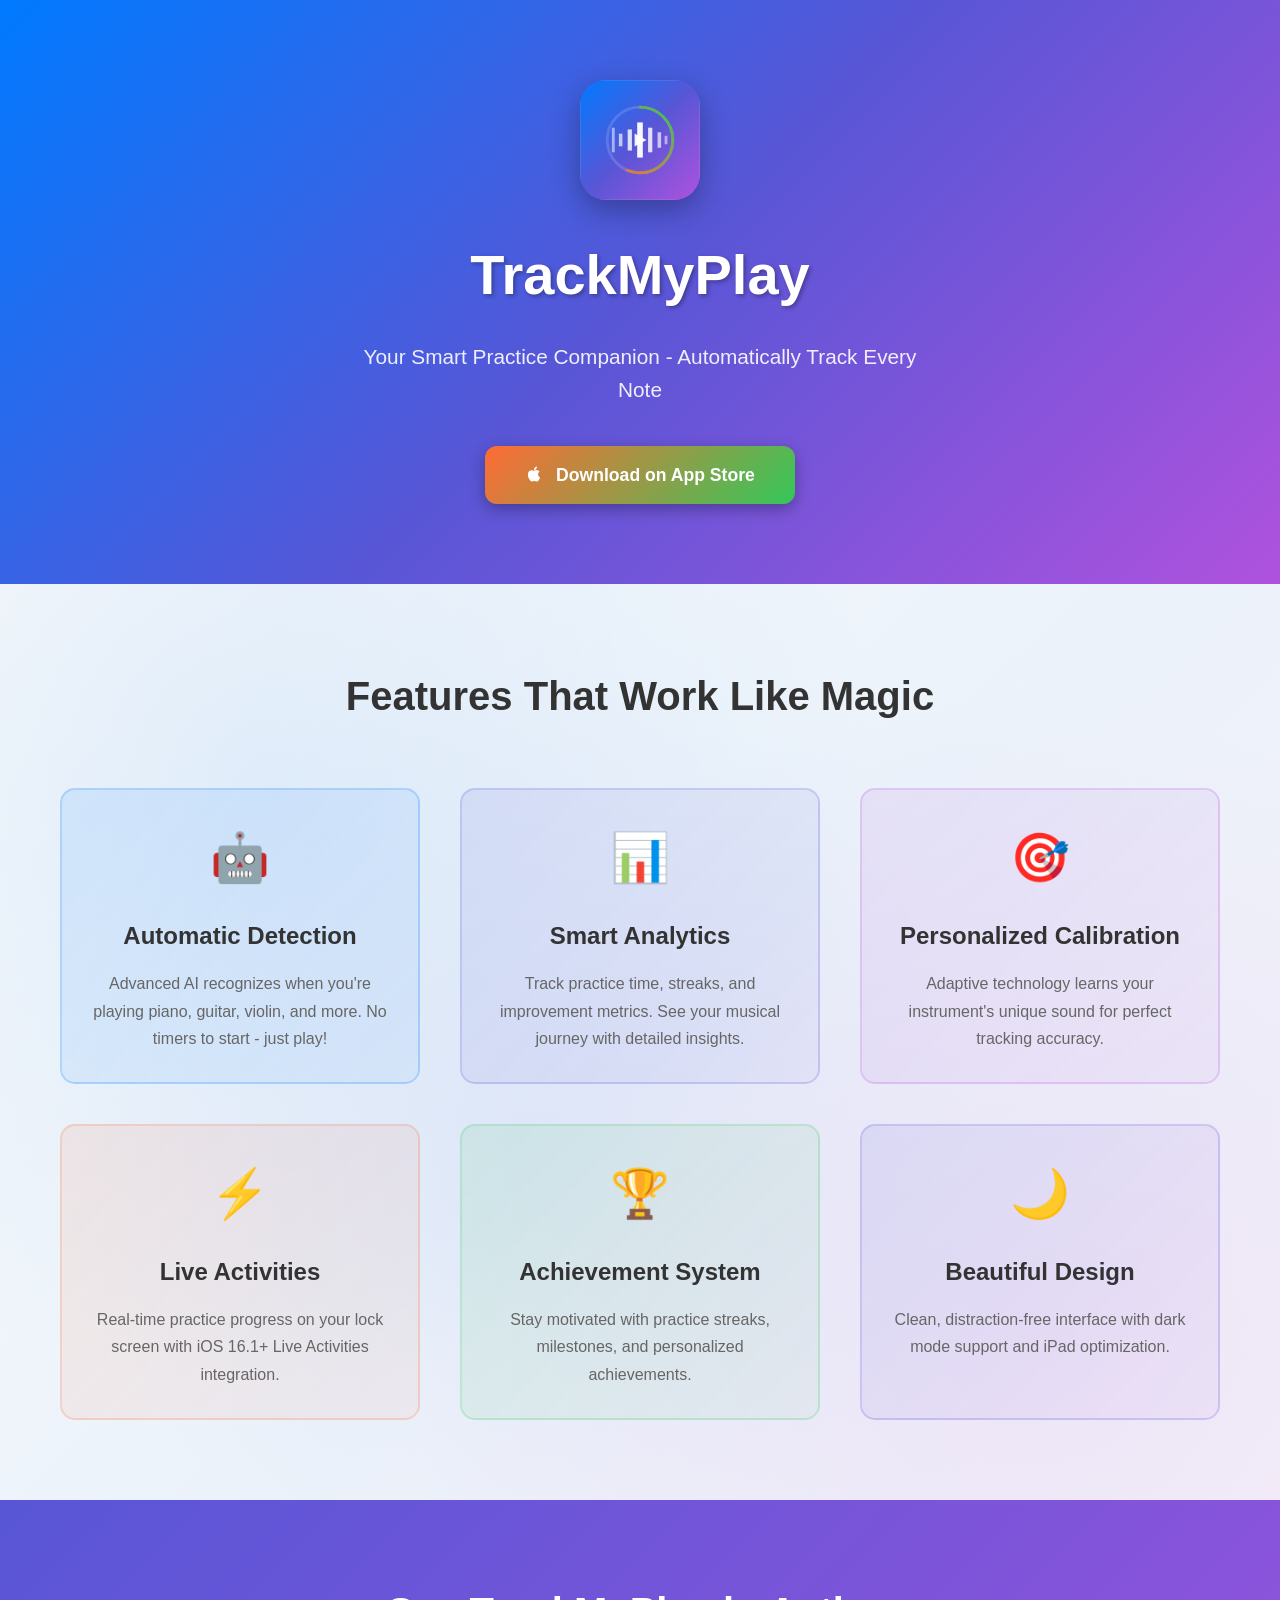
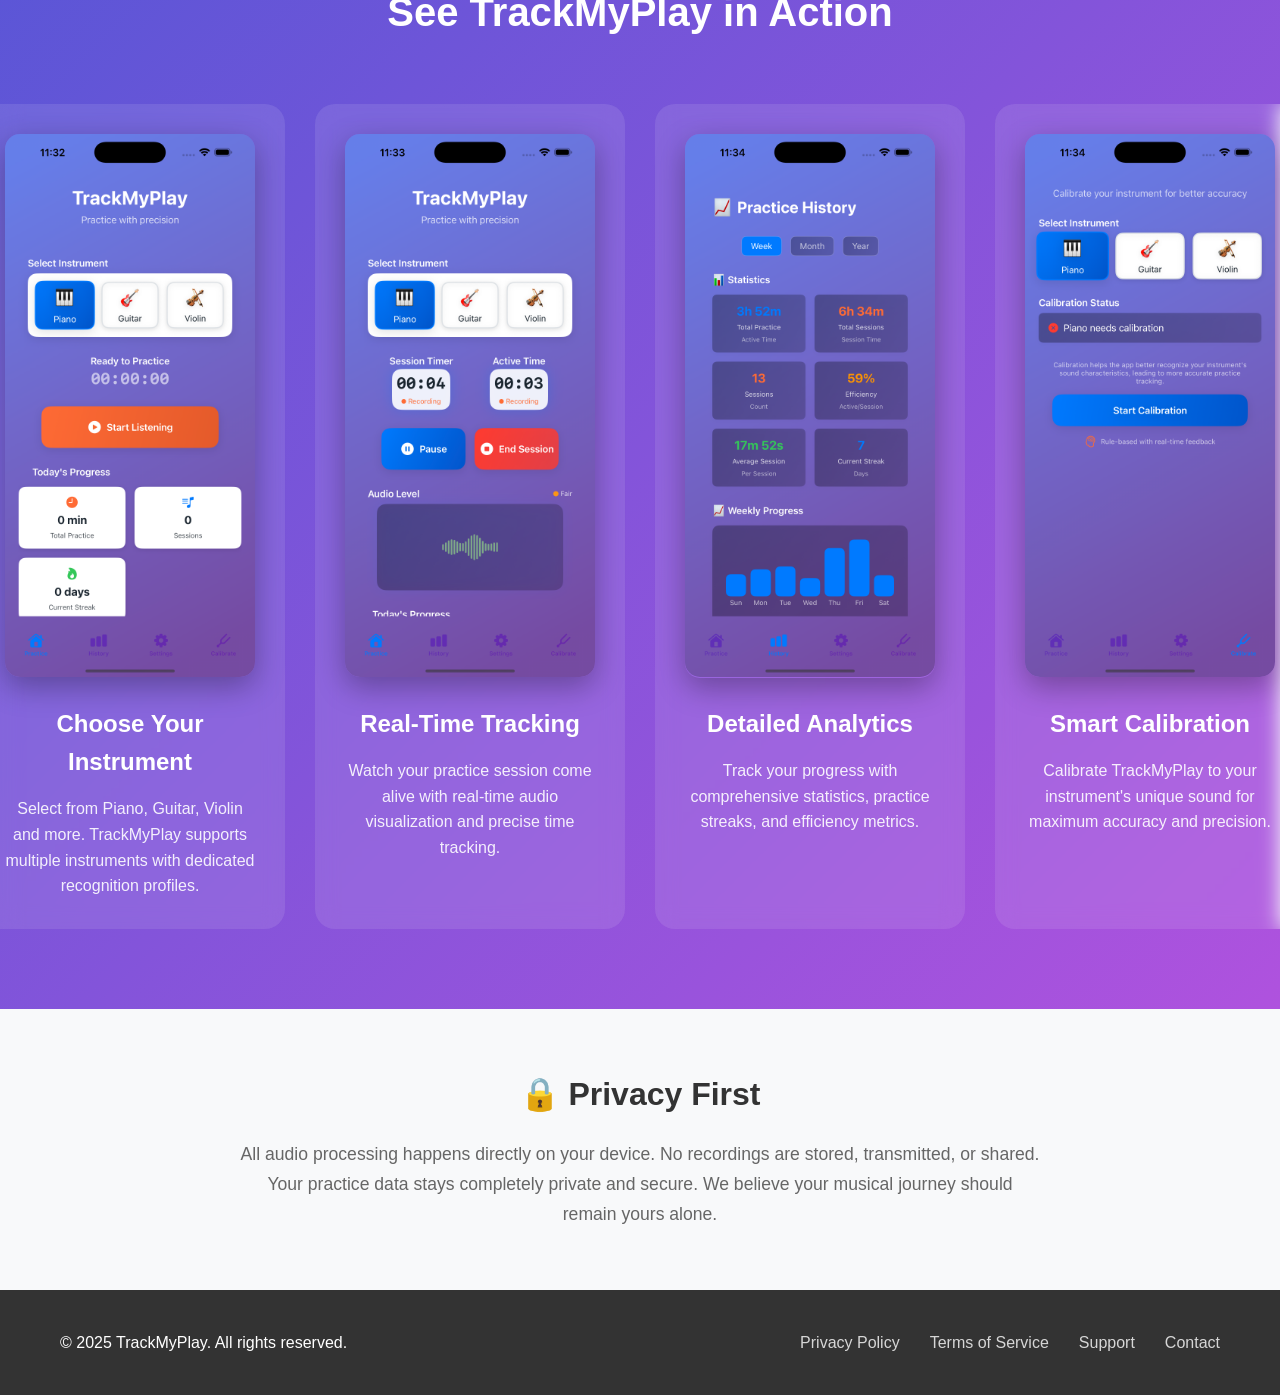
==== index.html @ cc19d691 "support website" ====
<!DOCTYPE html>
<html lang="en">
<head>
    <meta charset="UTF-8">
    <meta name="viewport" content="width=device-width, initial-scale=1.0">
    <title>TrackMyPlay - Smart Music Practice Tracker</title>
    <meta name="description" content="TrackMyPlay automatically tracks your music practice sessions using advanced AI. No timers needed - just play your instrument and let our smart technology handle the rest.">
    <meta name="keywords" content="music practice tracker, automatic practice tracking, music app, piano practice, guitar practice, violin practice, music education">
    
    <!-- Open Graph / Facebook -->
    <meta property="og:type" content="website">
    <meta property="og:url" content="https://yourusername.github.io/trackmyplay/">
    <meta property="og:title" content="TrackMyPlay - Smart Music Practice Tracker">
    <meta property="og:description" content="Automatically track your music practice sessions with AI-powered instrument detection.">
    <meta property="og:image" content="https://yourusername.github.io/trackmyplay/app-icon.png">

    <!-- Twitter -->
    <meta property="twitter:card" content="summary_large_image">
    <meta property="twitter:url" content="https://yourusername.github.io/trackmyplay/">
    <meta property="twitter:title" content="TrackMyPlay - Smart Music Practice Tracker">
    <meta property="twitter:description" content="Automatically track your music practice sessions with AI-powered instrument detection.">
    <meta property="twitter:image" content="https://yourusername.github.io/trackmyplay/app-icon.png">

    <style>
        * {
            margin: 0;
            padding: 0;
            box-sizing: border-box;
        }

        body {
            font-family: -apple-system, BlinkMacSystemFont, 'Segoe UI', Roboto, Oxygen, Ubuntu, Cantarell, sans-serif;
            line-height: 1.6;
            color: #333;
            background: #f8f9fa;
            min-height: 100vh;
        }

        .container {
            max-width: 1200px;
            margin: 0 auto;
            padding: 0 20px;
        }

        .hero {
            background: linear-gradient(135deg, #007AFF 0%, #5856D6 50%, #AF52DE 100%);
            text-align: center;
            padding: 80px 0;
            color: white;
        }

        .hero h1 {
            font-size: 3.5rem;
            font-weight: 700;
            margin-bottom: 20px;
            text-shadow: 2px 2px 4px rgba(0,0,0,0.3);
        }

        .hero p {
            font-size: 1.3rem;
            margin-bottom: 40px;
            opacity: 0.9;
            max-width: 600px;
            margin-left: auto;
            margin-right: auto;
        }

        .app-icon {
            width: 120px;
            height: 120px;
            border-radius: 26px;
            margin: 0 auto 30px;
            background: url('icons/icon.svg') center center;
            background-size: contain;
            box-shadow: 0 10px 30px rgba(0,0,0,0.3);
        }

        .download-button {
            display: inline-block;
            background: linear-gradient(135deg, #FF6B35 0%, #34C759 100%);
            color: white;
            padding: 15px 40px;
            border-radius: 12px;
            text-decoration: none;
            font-weight: 600;
            font-size: 1.1rem;
            transition: all 0.3s ease;
            box-shadow: 0 5px 15px rgba(0,0,0,0.3);
        }

        .download-button:hover {
            transform: translateY(-2px);
            box-shadow: 0 8px 25px rgba(0,0,0,0.4);
        }

        .features {
            background: linear-gradient(135deg, #f8f9fa 0%, rgba(0, 122, 255, 0.05) 50%, rgba(175, 82, 222, 0.05) 100%);
            padding: 80px 0;
            position: relative;
        }

        .features::before {
            content: '';
            position: absolute;
            top: 0;
            left: 0;
            right: 0;
            bottom: 0;
            background: radial-gradient(circle at 20% 20%, rgba(0, 122, 255, 0.08) 0%, transparent 50%),
                        radial-gradient(circle at 80% 80%, rgba(175, 82, 222, 0.08) 0%, transparent 50%),
                        radial-gradient(circle at 40% 60%, rgba(88, 86, 214, 0.05) 0%, transparent 50%);
            pointer-events: none;
        }

        .features h2 {
            text-align: center;
            font-size: 2.5rem;
            margin-bottom: 60px;
            color: #333;
            position: relative;
            z-index: 1;
        }

        .features-grid {
            display: grid;
            grid-template-columns: repeat(auto-fit, minmax(300px, 1fr));
            gap: 40px;
            position: relative;
            z-index: 1;
        }

        .feature {
            text-align: center;
            padding: 30px;
            border-radius: 15px;
            background: #f8f9fa;
            transition: all 0.3s ease;
            border: 2px solid transparent;
        }

        .feature:nth-child(1) {
            background: linear-gradient(135deg, rgba(0, 122, 255, 0.1), rgba(0, 122, 255, 0.05));
            border-color: rgba(0, 122, 255, 0.2);
        }

        .feature:nth-child(2) {
            background: linear-gradient(135deg, rgba(88, 86, 214, 0.1), rgba(88, 86, 214, 0.05));
            border-color: rgba(88, 86, 214, 0.2);
        }

        .feature:nth-child(3) {
            background: linear-gradient(135deg, rgba(175, 82, 222, 0.1), rgba(175, 82, 222, 0.05));
            border-color: rgba(175, 82, 222, 0.2);
        }

        .feature:nth-child(4) {
            background: linear-gradient(135deg, rgba(255, 107, 53, 0.1), rgba(255, 107, 53, 0.05));
            border-color: rgba(255, 107, 53, 0.2);
        }

        .feature:nth-child(5) {
            background: linear-gradient(135deg, rgba(52, 199, 89, 0.1), rgba(52, 199, 89, 0.05));
            border-color: rgba(52, 199, 89, 0.2);
        }

        .feature:nth-child(6) {
            background: linear-gradient(135deg, rgba(88, 86, 214, 0.1), rgba(175, 82, 222, 0.05));
            border-color: rgba(88, 86, 214, 0.2);
        }

        .feature:hover {
            transform: translateY(-5px);
            box-shadow: 0 10px 30px rgba(0,0,0,0.1);
        }

        .feature:nth-child(1):hover { border-color: #007AFF; }
        .feature:nth-child(2):hover { border-color: #5856D6; }
        .feature:nth-child(3):hover { border-color: #AF52DE; }
        .feature:nth-child(4):hover { border-color: #FF6B35; }
        .feature:nth-child(5):hover { border-color: #34C759; }
        .feature:nth-child(6):hover { border-color: #5856D6; }

        .feature-icon {
            font-size: 3rem;
            margin-bottom: 20px;
        }

        .feature:nth-child(1) .feature-icon { color: #007AFF; }
        .feature:nth-child(2) .feature-icon { color: #5856D6; }
        .feature:nth-child(3) .feature-icon { color: #AF52DE; }
        .feature:nth-child(4) .feature-icon { color: #FF6B35; }
        .feature:nth-child(5) .feature-icon { color: #34C759; }
        .feature:nth-child(6) .feature-icon { color: #5856D6; }

        .feature h3 {
            font-size: 1.5rem;
            margin-bottom: 15px;
            color: #333;
        }

        .feature p {
            color: #666;
            line-height: 1.7;
        }

        .screenshots {
            background: linear-gradient(135deg, #5856D6 0%, #AF52DE 100%);
            padding: 80px 0;
            color: white;
        }

        .screenshots h2 {
            text-align: center;
            font-size: 2.5rem;
            margin-bottom: 60px;
            color: white;
        }

        .screenshots-grid {
            display: grid;
            grid-template-columns: repeat(auto-fit, minmax(280px, 1fr));
            justify-content: center;
            gap: 30px;
            max-width: 1200px;
            margin: 0 auto;
        }

        @media (min-width: 768px) {
            .screenshots-grid {
                grid-template-columns: repeat(2, 1fr);
                gap: 40px;
            }
        }

        @media (min-width: 1200px) {
            .screenshots-grid {
                grid-template-columns: repeat(4, 1fr);
                gap: 30px;
            }
        }

        .screenshot-item {
            text-align: center;
            background: rgba(255,255,255,0.1);
            padding: 30px;
            border-radius: 20px;
            backdrop-filter: blur(10px);
        }

        .screenshot-item img {
            max-width: 250px;
            height: auto;
            border-radius: 15px;
            box-shadow: 0 10px 30px rgba(0,0,0,0.3);
            margin-bottom: 20px;
        }

        .screenshot-item h3 {
            font-size: 1.5rem;
            margin-bottom: 15px;
            color: white;
        }

        .screenshot-item p {
            color: rgba(255,255,255,0.9);
            line-height: 1.6;
        }

        .privacy {
            background: #f8f9fa;
            padding: 60px 0;
            text-align: center;
        }

        .privacy h2 {
            font-size: 2rem;
            margin-bottom: 20px;
            color: #333;
        }

        .privacy p {
            font-size: 1.1rem;
            color: #666;
            max-width: 800px;
            margin: 0 auto;
            line-height: 1.7;
        }

        .footer {
            background: #333;
            color: white;
            padding: 40px 0;
            text-align: center;
        }

        .footer-content {
            display: flex;
            justify-content: space-between;
            align-items: center;
            flex-wrap: wrap;
            gap: 20px;
        }

        .footer-links {
            display: flex;
            gap: 30px;
            flex-wrap: wrap;
        }

        .footer-links a {
            color: white;
            text-decoration: none;
            opacity: 0.8;
            transition: opacity 0.3s ease;
        }

        .footer-links a:hover {
            opacity: 1;
        }

        @media (max-width: 768px) {
            .hero h1 {
                font-size: 2.5rem;
            }

            .hero p {
                font-size: 1.1rem;
            }

            .features-grid {
                grid-template-columns: 1fr;
            }

            .footer-content {
                flex-direction: column;
                text-align: center;
            }

        }
    </style>
</head>
<body>
    <div class="hero">
        <div class="container">
            <div class="app-icon"></div>
            <h1>TrackMyPlay</h1>
            <p>Your Smart Practice Companion - Automatically Track Every Note</p>
            <a href="https://apps.apple.com/app/trackmyplay/id6749202240" class="download-button">
                <svg width="18" height="18" viewBox="0 0 24 24" fill="currentColor" style="margin-right: 8px; vertical-align: -2px;">
                    <path d="M18.71 19.5c-.83 1.24-1.71 2.45-3.05 2.47-1.34.03-1.77-.79-3.29-.79-1.53 0-2 .77-3.27.82-1.31.05-2.3-1.32-3.14-2.53C4.25 17 2.94 12.45 4.7 9.39c.87-1.52 2.43-2.48 4.12-2.51 1.28-.02 2.5.87 3.29.87.78 0 2.26-1.07 3.81-.91.65.03 2.47.26 3.64 1.98-.09.06-2.17 1.28-2.15 3.81.03 3.02 2.65 4.03 2.68 4.04-.03.07-.42 1.44-1.38 2.83M13 3.5c.73-.83 1.94-1.46 2.94-1.5.13 1.17-.34 2.35-1.04 3.19-.69.85-1.83 1.51-2.95 1.42-.15-1.15.41-2.35 1.05-3.11z"/>
                </svg>
                Download on App Store
            </a>
        </div>
    </div>

    <div class="features">
        <div class="container">
            <h2>Features That Work Like Magic</h2>
            <div class="features-grid">
                <div class="feature">
                    <div class="feature-icon">🤖</div>
                    <h3>Automatic Detection</h3>
                    <p>Advanced AI recognizes when you're playing piano, guitar, violin, and more. No timers to start - just play!</p>
                </div>
                <div class="feature">
                    <div class="feature-icon">📊</div>
                    <h3>Smart Analytics</h3>
                    <p>Track practice time, streaks, and improvement metrics. See your musical journey with detailed insights.</p>
                </div>
                <div class="feature">
                    <div class="feature-icon">🎯</div>
                    <h3>Personalized Calibration</h3>
                    <p>Adaptive technology learns your instrument's unique sound for perfect tracking accuracy.</p>
                </div>
                <div class="feature">
                    <div class="feature-icon">⚡</div>
                    <h3>Live Activities</h3>
                    <p>Real-time practice progress on your lock screen with iOS 16.1+ Live Activities integration.</p>
                </div>
                <div class="feature">
                    <div class="feature-icon">🏆</div>
                    <h3>Achievement System</h3>
                    <p>Stay motivated with practice streaks, milestones, and personalized achievements.</p>
                </div>
                <div class="feature">
                    <div class="feature-icon">🌙</div>
                    <h3>Beautiful Design</h3>
                    <p>Clean, distraction-free interface with dark mode support and iPad optimization.</p>
                </div>
            </div>
        </div>
    </div>

    <div class="screenshots">
        <div class="container">
            <h2>See TrackMyPlay in Action</h2>
            <div class="screenshots-grid">
                <div class="screenshot-item">
                    <img src="iphone/iPhone - 1.png" alt="TrackMyPlay main screen showing instrument selection">
                    <h3>Choose Your Instrument</h3>
                    <p>Select from Piano, Guitar, Violin and more. TrackMyPlay supports multiple instruments with dedicated recognition profiles.</p>
                </div>
                <div class="screenshot-item">
                    <img src="iphone/iPhone - 2.png" alt="Live practice tracking with audio waveform">
                    <h3>Real-Time Tracking</h3>
                    <p>Watch your practice session come alive with real-time audio visualization and precise time tracking.</p>
                </div>
                <div class="screenshot-item">
                    <img src="iphone/iPhone - 3.png" alt="Detailed practice statistics and analytics">
                    <h3>Detailed Analytics</h3>
                    <p>Track your progress with comprehensive statistics, practice streaks, and efficiency metrics.</p>
                </div>
                <div class="screenshot-item">
                    <img src="iphone/iPhone - 5.png" alt="Instrument calibration settings">
                    <h3>Smart Calibration</h3>
                    <p>Calibrate TrackMyPlay to your instrument's unique sound for maximum accuracy and precision.</p>
                </div>
            </div>
        </div>
    </div>

    <div class="privacy">
        <div class="container">
            <h2>🔒 Privacy First</h2>
            <p>
                All audio processing happens directly on your device. No recordings are stored, transmitted, or shared. 
                Your practice data stays completely private and secure. We believe your musical journey should remain yours alone.
            </p>
        </div>
    </div>

    <div class="footer">
        <div class="container">
            <div class="footer-content">
                <div>
                    <p>&copy; 2025 TrackMyPlay. All rights reserved.</p>
                </div>
                <div class="footer-links">
                    <a href="privacy-policy.html">Privacy Policy</a>
                    <a href="terms-of-service.html">Terms of Service</a>
                    <a href="support.html">Support</a>
                    <a href="mailto:fretio0719@gmail.com">Contact</a>
                </div>
            </div>
        </div>
    </div>

    <!-- Structured Data for SEO -->
    <script type="application/ld+json">
    {
        "@context": "https://schema.org",
        "@type": "MobileApplication",
        "name": "TrackMyPlay",
        "operatingSystem": "iOS",
        "applicationCategory": "MusicApplication",
        "description": "Smart music practice tracker that automatically detects instrument playing using AI technology.",
        "offers": {
            "@type": "Offer",
            "price": "0",
            "priceCurrency": "USD"
        },
        "aggregateRating": {
            "@type": "AggregateRating",
            "ratingValue": "4.8",
            "ratingCount": "127"
        }
    }
    </script>
</body>
</html>
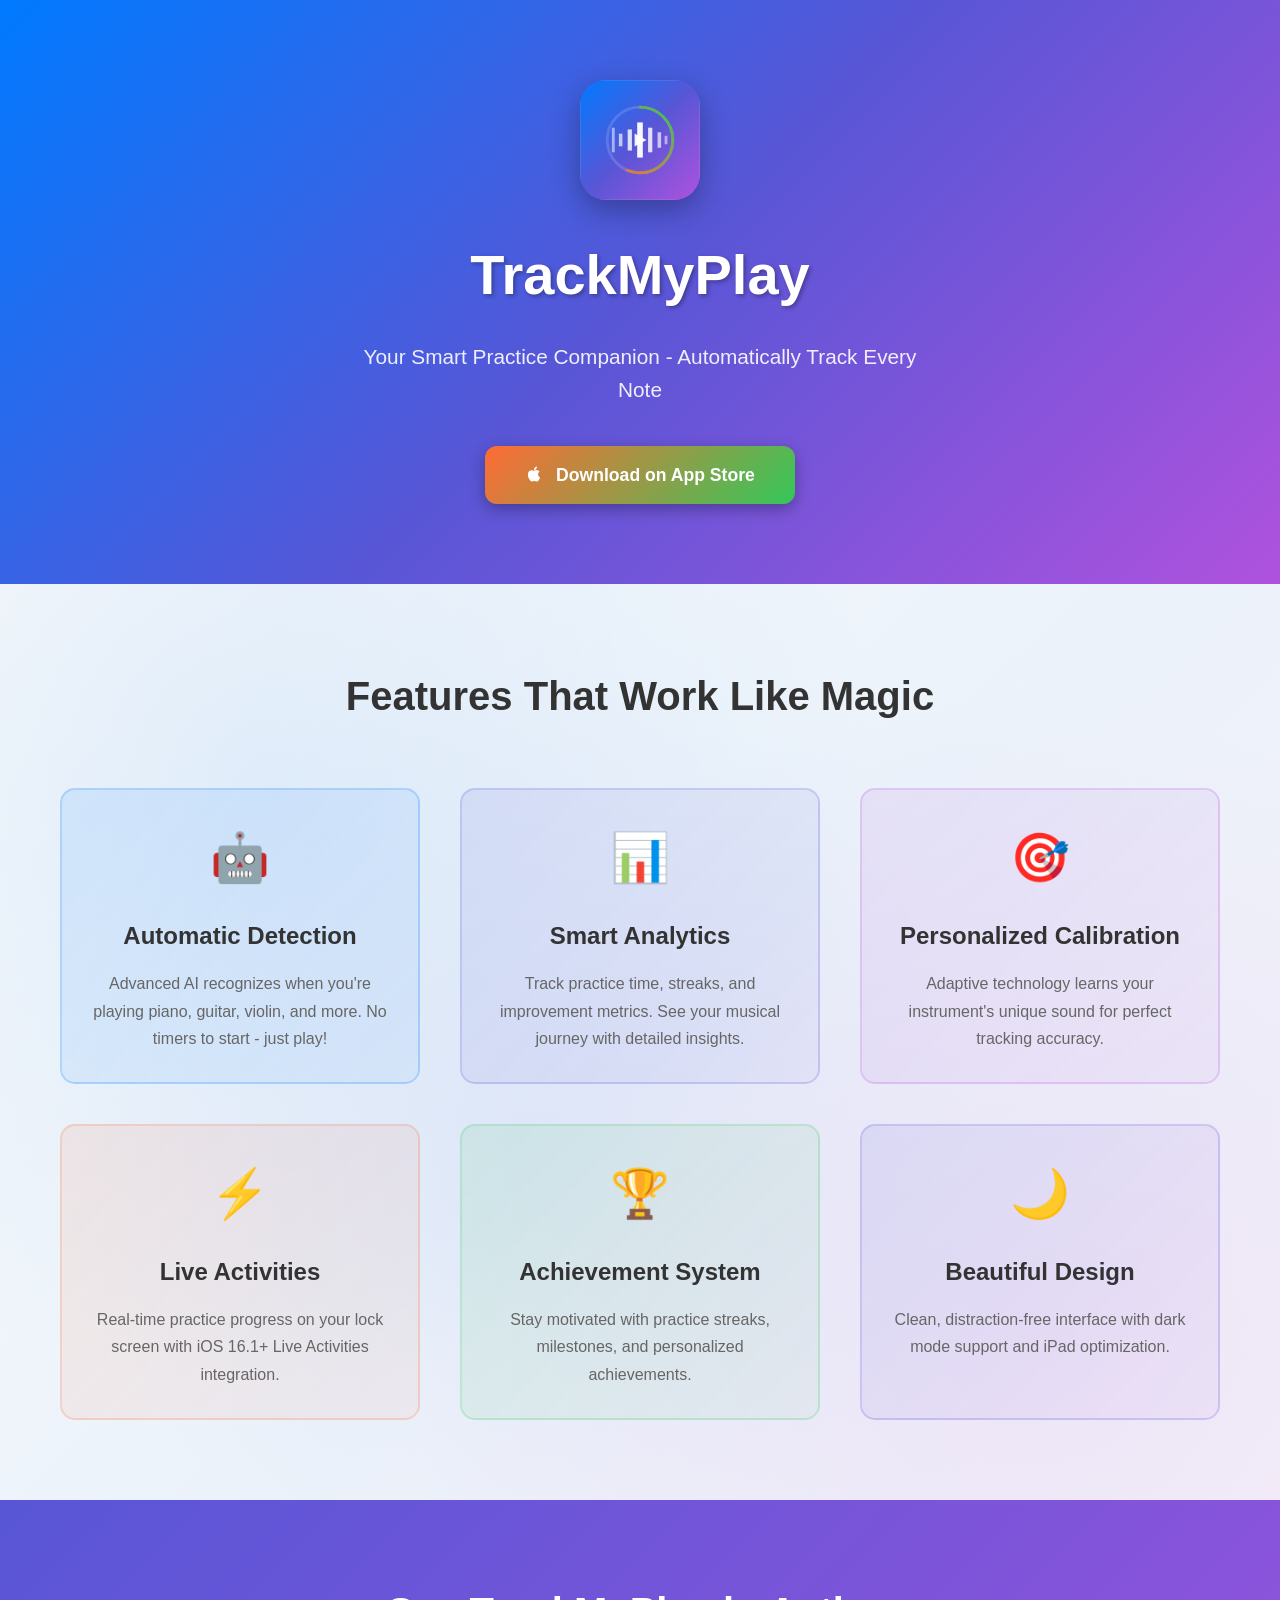
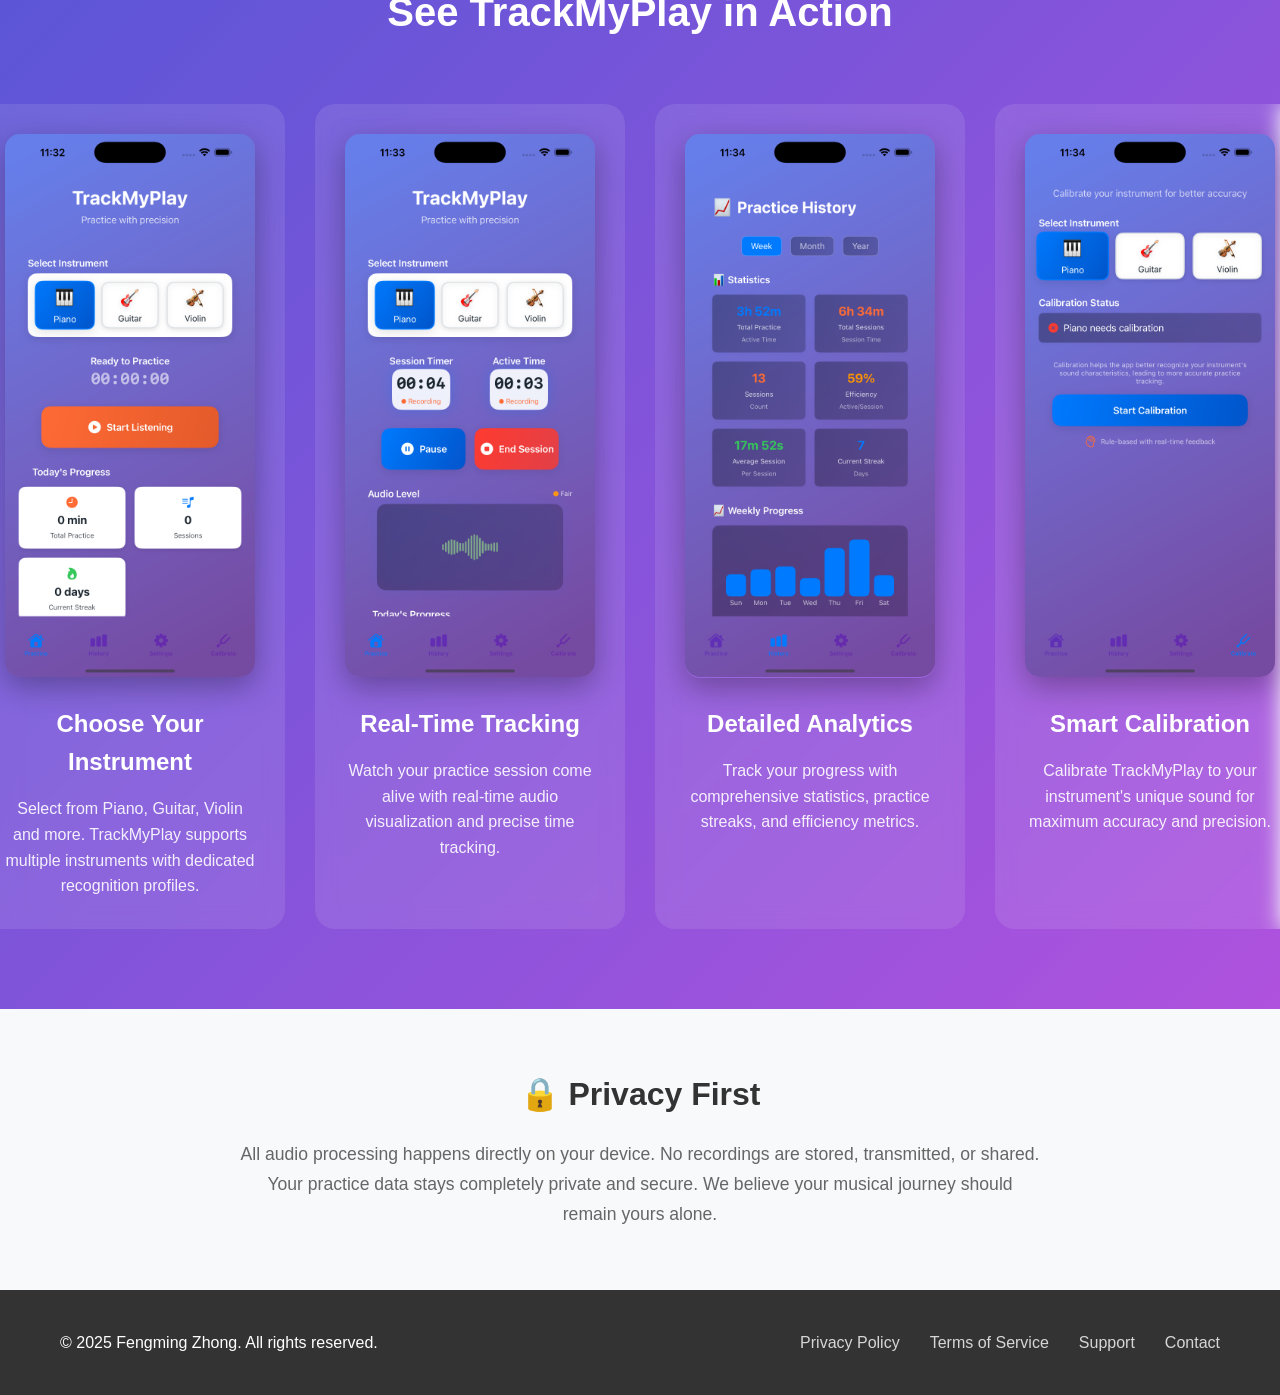
==== commit 9f337482: "update copyright" ====
--- a/index.html
+++ b/index.html
@@ -434,7 +434,7 @@
         <div class="container">
             <div class="footer-content">
                 <div>
-                    <p>&copy; 2025 TrackMyPlay. All rights reserved.</p>
+                    <p>&copy; 2025 Fengming Zhong. All rights reserved.</p>
                 </div>
                 <div class="footer-links">
                     <a href="privacy-policy.html">Privacy Policy</a>
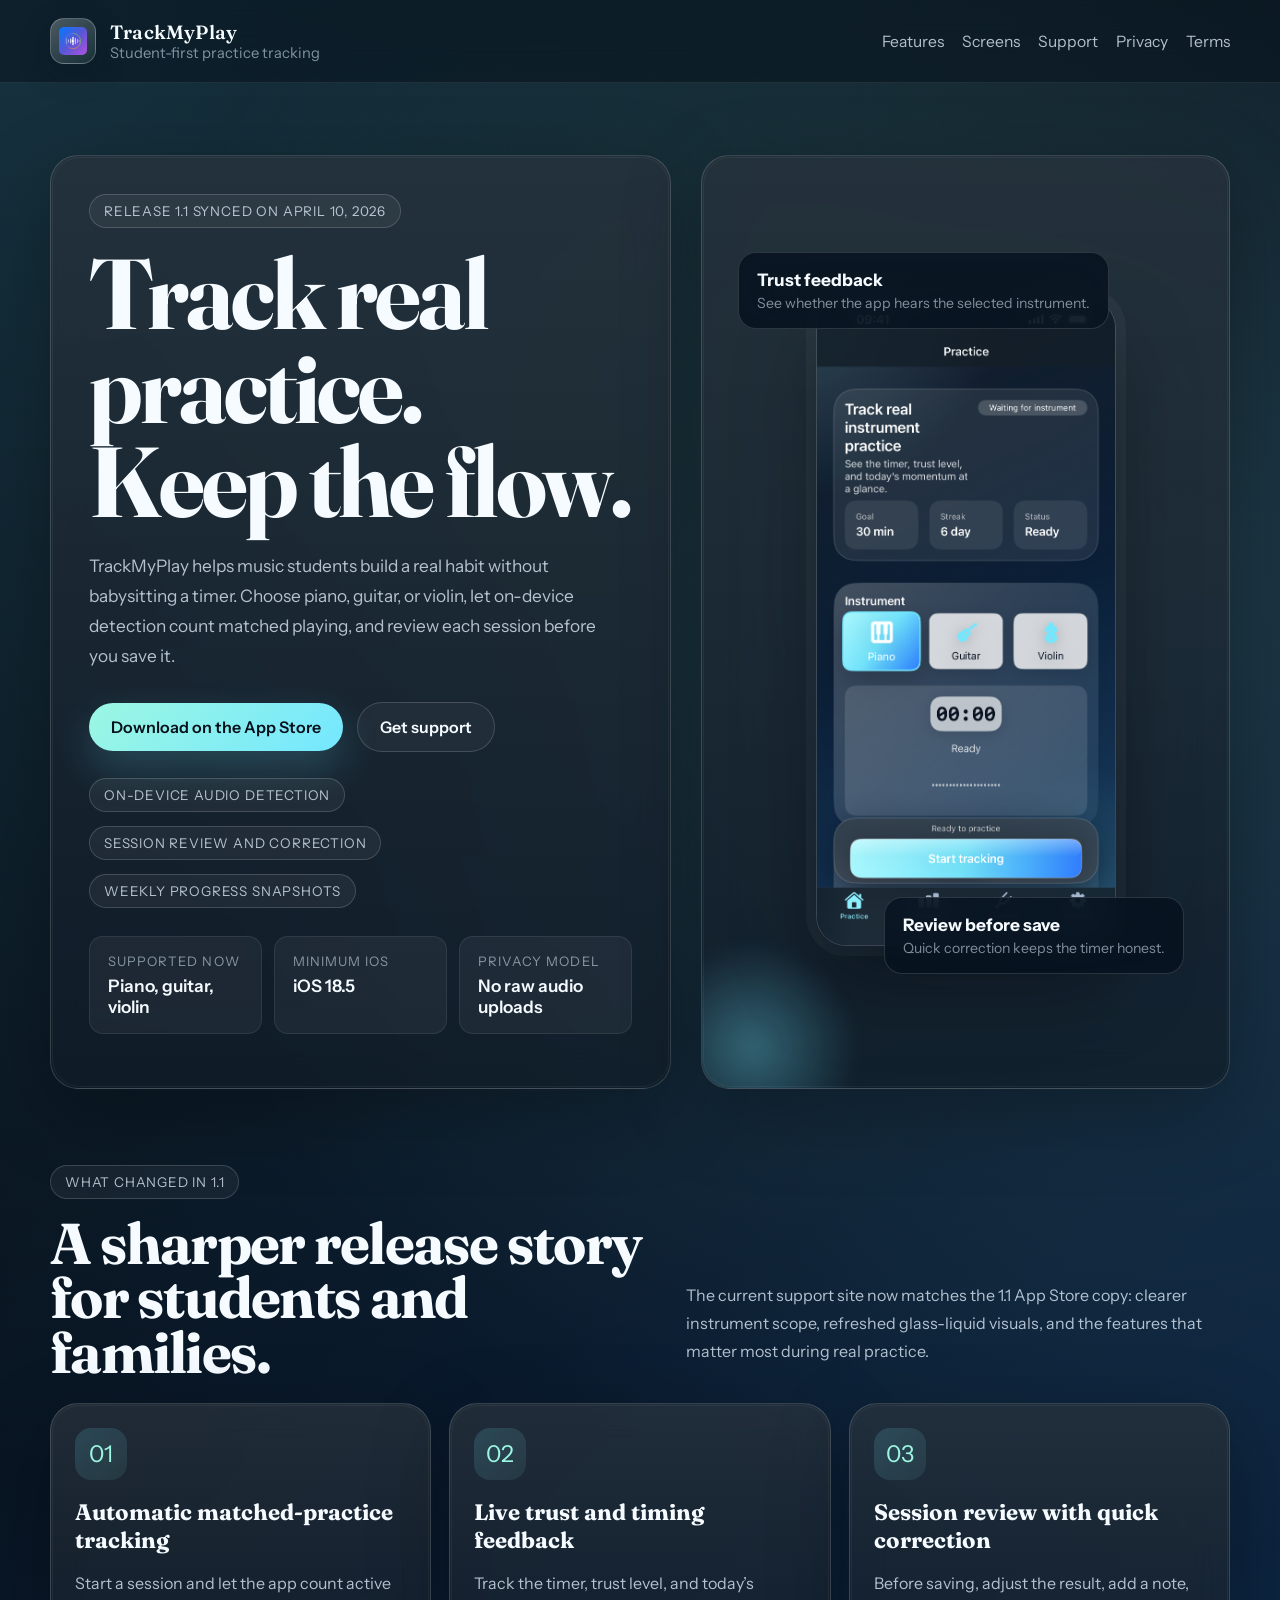
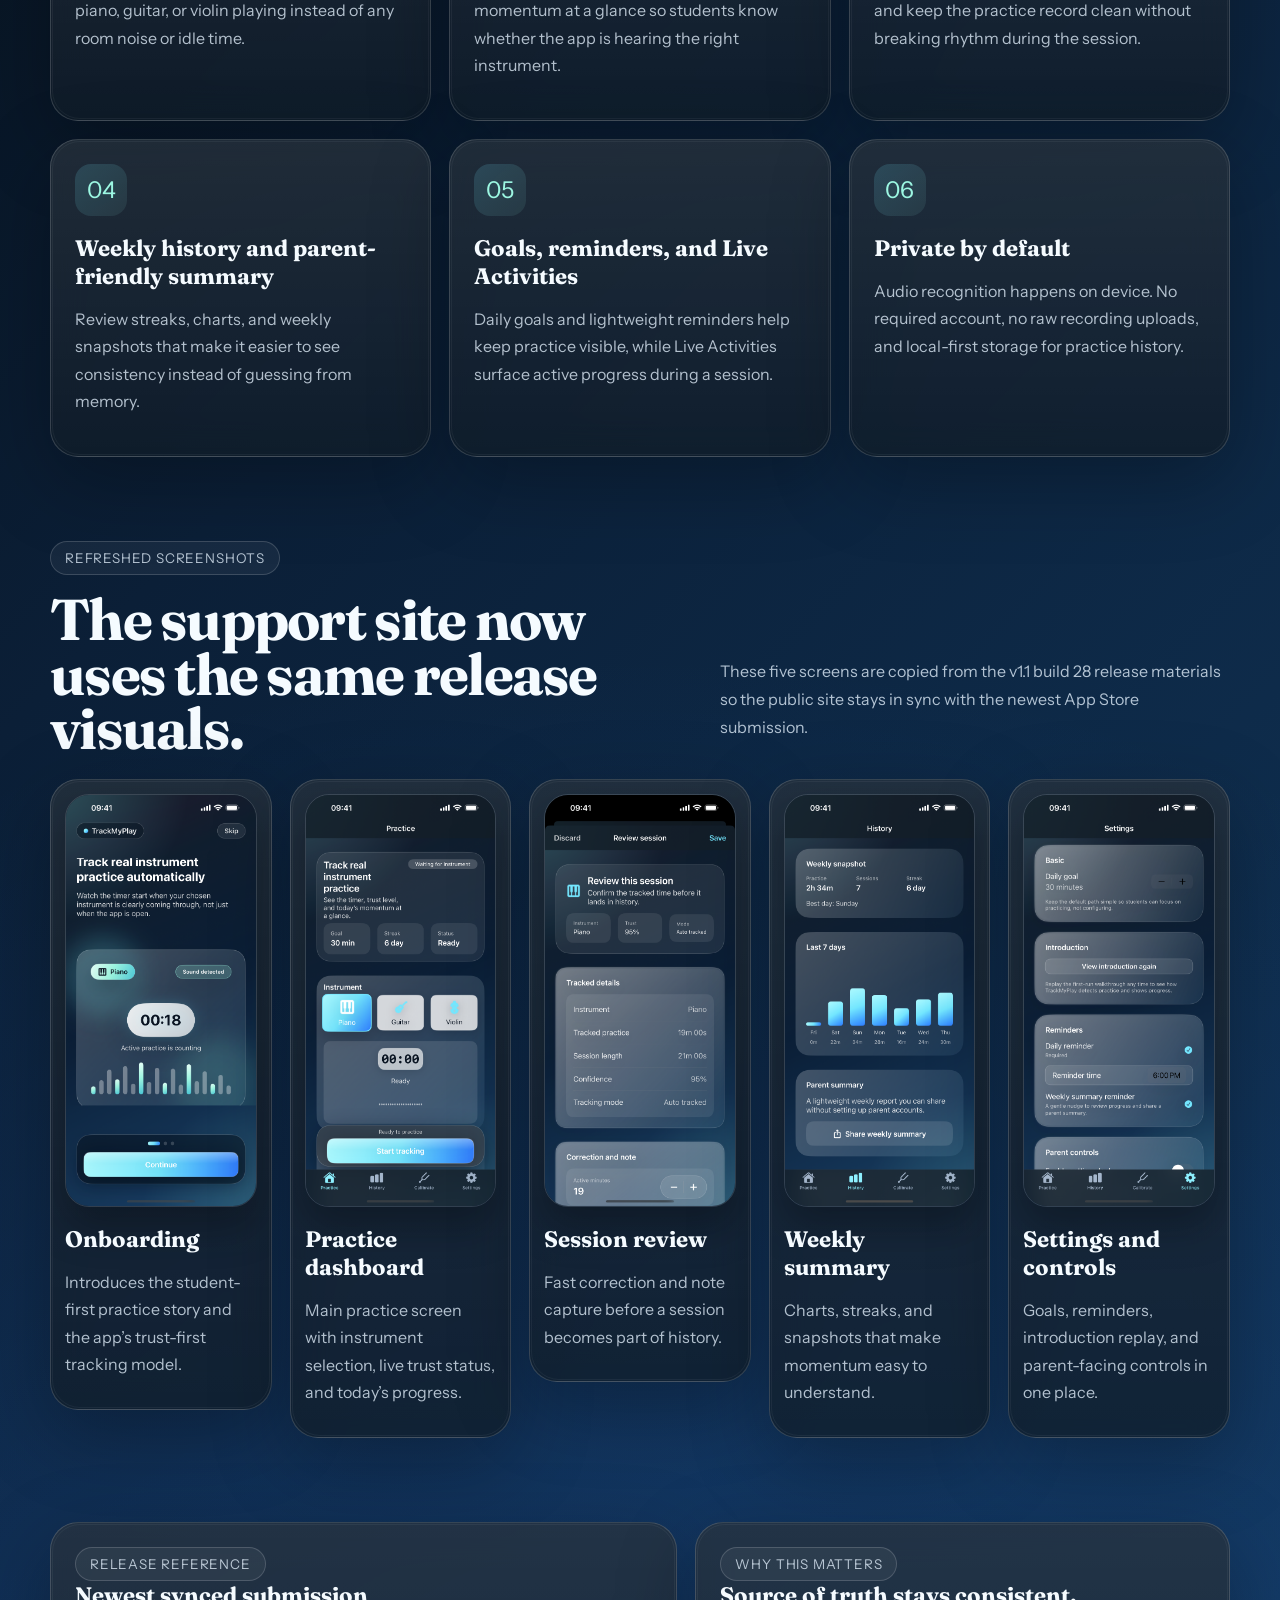
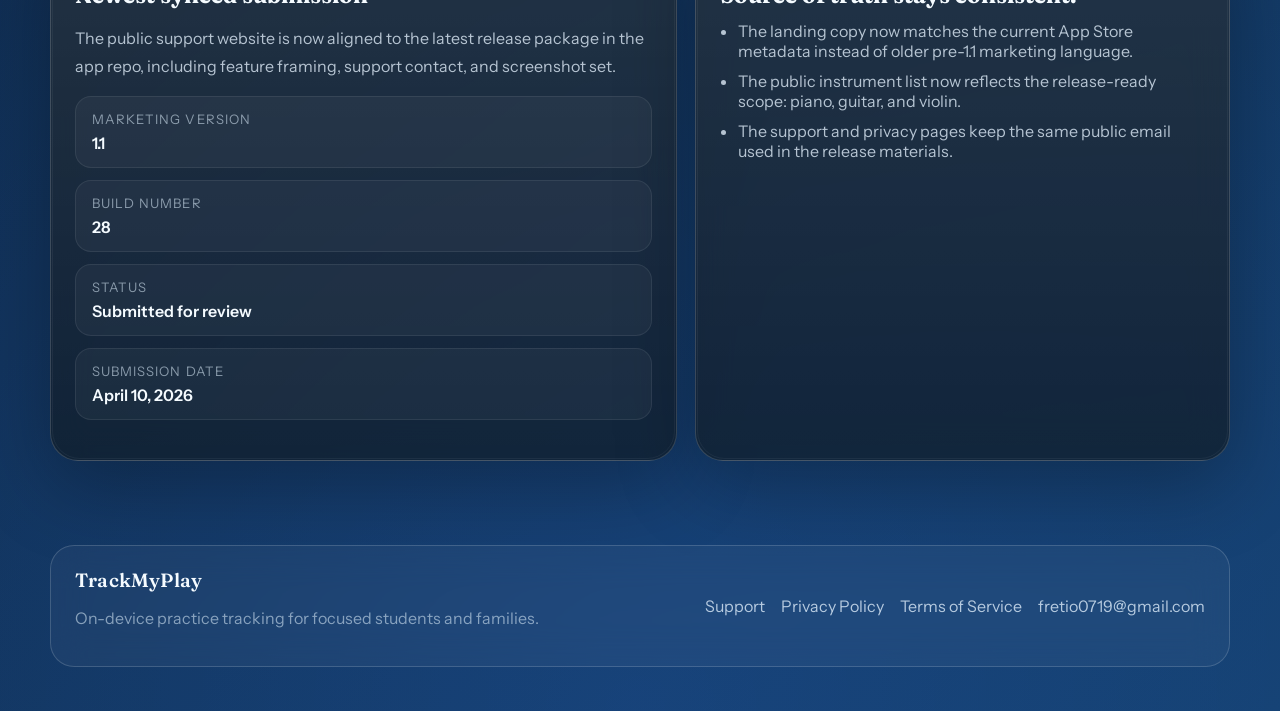
==== commit 46cc5c11: "Refresh support site for TrackMyPlay 1.1" ====
--- a/index.html
+++ b/index.html
@@ -3,450 +3,238 @@
 <head>
     <meta charset="UTF-8">
     <meta name="viewport" content="width=device-width, initial-scale=1.0">
-    <title>TrackMyPlay - Smart Music Practice Tracker</title>
-    <meta name="description" content="TrackMyPlay automatically tracks your music practice sessions using advanced AI. No timers needed - just play your instrument and let our smart technology handle the rest.">
-    <meta name="keywords" content="music practice tracker, automatic practice tracking, music app, piano practice, guitar practice, violin practice, music education">
-    
-    <!-- Open Graph / Facebook -->
+    <title>TrackMyPlay | On-Device Practice Tracking for Piano, Guitar, and Violin</title>
+    <meta name="description" content="TrackMyPlay 1.1 helps students track real piano, guitar, and violin practice with on-device detection, session review, weekly progress, and a privacy-first design.">
+    <meta name="keywords" content="music practice tracker, piano practice, guitar practice, violin practice, on-device audio detection, student practice app">
     <meta property="og:type" content="website">
-    <meta property="og:url" content="https://yourusername.github.io/trackmyplay/">
-    <meta property="og:title" content="TrackMyPlay - Smart Music Practice Tracker">
-    <meta property="og:description" content="Automatically track your music practice sessions with AI-powered instrument detection.">
-    <meta property="og:image" content="https://yourusername.github.io/trackmyplay/app-icon.png">
-
-    <!-- Twitter -->
+    <meta property="og:url" content="https://allenzhong.github.io/track-my-play-support/">
+    <meta property="og:title" content="TrackMyPlay | Smart Instrument Practice Tracker">
+    <meta property="og:description" content="Track real instrument practice with on-device detection, clear weekly progress, and fast session review.">
+    <meta property="og:image" content="https://allenzhong.github.io/track-my-play-support/media/release-1.1/02-practice-dashboard.png">
     <meta property="twitter:card" content="summary_large_image">
-    <meta property="twitter:url" content="https://yourusername.github.io/trackmyplay/">
-    <meta property="twitter:title" content="TrackMyPlay - Smart Music Practice Tracker">
-    <meta property="twitter:description" content="Automatically track your music practice sessions with AI-powered instrument detection.">
-    <meta property="twitter:image" content="https://yourusername.github.io/trackmyplay/app-icon.png">
-
-    <style>
-        * {
-            margin: 0;
-            padding: 0;
-            box-sizing: border-box;
-        }
-
-        body {
-            font-family: -apple-system, BlinkMacSystemFont, 'Segoe UI', Roboto, Oxygen, Ubuntu, Cantarell, sans-serif;
-            line-height: 1.6;
-            color: #333;
-            background: #f8f9fa;
-            min-height: 100vh;
-        }
-
-        .container {
-            max-width: 1200px;
-            margin: 0 auto;
-            padding: 0 20px;
-        }
-
-        .hero {
-            background: linear-gradient(135deg, #007AFF 0%, #5856D6 50%, #AF52DE 100%);
-            text-align: center;
-            padding: 80px 0;
-            color: white;
-        }
-
-        .hero h1 {
-            font-size: 3.5rem;
-            font-weight: 700;
-            margin-bottom: 20px;
-            text-shadow: 2px 2px 4px rgba(0,0,0,0.3);
-        }
-
-        .hero p {
-            font-size: 1.3rem;
-            margin-bottom: 40px;
-            opacity: 0.9;
-            max-width: 600px;
-            margin-left: auto;
-            margin-right: auto;
-        }
-
-        .app-icon {
-            width: 120px;
-            height: 120px;
-            border-radius: 26px;
-            margin: 0 auto 30px;
-            background: url('icons/icon.svg') center center;
-            background-size: contain;
-            box-shadow: 0 10px 30px rgba(0,0,0,0.3);
-        }
-
-        .download-button {
-            display: inline-block;
-            background: linear-gradient(135deg, #FF6B35 0%, #34C759 100%);
-            color: white;
-            padding: 15px 40px;
-            border-radius: 12px;
-            text-decoration: none;
-            font-weight: 600;
-            font-size: 1.1rem;
-            transition: all 0.3s ease;
-            box-shadow: 0 5px 15px rgba(0,0,0,0.3);
-        }
-
-        .download-button:hover {
-            transform: translateY(-2px);
-            box-shadow: 0 8px 25px rgba(0,0,0,0.4);
-        }
-
-        .features {
-            background: linear-gradient(135deg, #f8f9fa 0%, rgba(0, 122, 255, 0.05) 50%, rgba(175, 82, 222, 0.05) 100%);
-            padding: 80px 0;
-            position: relative;
-        }
-
-        .features::before {
-            content: '';
-            position: absolute;
-            top: 0;
-            left: 0;
-            right: 0;
-            bottom: 0;
-            background: radial-gradient(circle at 20% 20%, rgba(0, 122, 255, 0.08) 0%, transparent 50%),
-                        radial-gradient(circle at 80% 80%, rgba(175, 82, 222, 0.08) 0%, transparent 50%),
-                        radial-gradient(circle at 40% 60%, rgba(88, 86, 214, 0.05) 0%, transparent 50%);
-            pointer-events: none;
-        }
-
-        .features h2 {
-            text-align: center;
-            font-size: 2.5rem;
-            margin-bottom: 60px;
-            color: #333;
-            position: relative;
-            z-index: 1;
-        }
-
-        .features-grid {
-            display: grid;
-            grid-template-columns: repeat(auto-fit, minmax(300px, 1fr));
-            gap: 40px;
-            position: relative;
-            z-index: 1;
-        }
-
-        .feature {
-            text-align: center;
-            padding: 30px;
-            border-radius: 15px;
-            background: #f8f9fa;
-            transition: all 0.3s ease;
-            border: 2px solid transparent;
-        }
-
-        .feature:nth-child(1) {
-            background: linear-gradient(135deg, rgba(0, 122, 255, 0.1), rgba(0, 122, 255, 0.05));
-            border-color: rgba(0, 122, 255, 0.2);
-        }
-
-        .feature:nth-child(2) {
-            background: linear-gradient(135deg, rgba(88, 86, 214, 0.1), rgba(88, 86, 214, 0.05));
-            border-color: rgba(88, 86, 214, 0.2);
-        }
-
-        .feature:nth-child(3) {
-            background: linear-gradient(135deg, rgba(175, 82, 222, 0.1), rgba(175, 82, 222, 0.05));
-            border-color: rgba(175, 82, 222, 0.2);
-        }
-
-        .feature:nth-child(4) {
-            background: linear-gradient(135deg, rgba(255, 107, 53, 0.1), rgba(255, 107, 53, 0.05));
-            border-color: rgba(255, 107, 53, 0.2);
-        }
-
-        .feature:nth-child(5) {
-            background: linear-gradient(135deg, rgba(52, 199, 89, 0.1), rgba(52, 199, 89, 0.05));
-            border-color: rgba(52, 199, 89, 0.2);
-        }
-
-        .feature:nth-child(6) {
-            background: linear-gradient(135deg, rgba(88, 86, 214, 0.1), rgba(175, 82, 222, 0.05));
-            border-color: rgba(88, 86, 214, 0.2);
-        }
-
-        .feature:hover {
-            transform: translateY(-5px);
-            box-shadow: 0 10px 30px rgba(0,0,0,0.1);
-        }
-
-        .feature:nth-child(1):hover { border-color: #007AFF; }
-        .feature:nth-child(2):hover { border-color: #5856D6; }
-        .feature:nth-child(3):hover { border-color: #AF52DE; }
-        .feature:nth-child(4):hover { border-color: #FF6B35; }
-        .feature:nth-child(5):hover { border-color: #34C759; }
-        .feature:nth-child(6):hover { border-color: #5856D6; }
-
-        .feature-icon {
-            font-size: 3rem;
-            margin-bottom: 20px;
-        }
-
-        .feature:nth-child(1) .feature-icon { color: #007AFF; }
-        .feature:nth-child(2) .feature-icon { color: #5856D6; }
-        .feature:nth-child(3) .feature-icon { color: #AF52DE; }
-        .feature:nth-child(4) .feature-icon { color: #FF6B35; }
-        .feature:nth-child(5) .feature-icon { color: #34C759; }
-        .feature:nth-child(6) .feature-icon { color: #5856D6; }
-
-        .feature h3 {
-            font-size: 1.5rem;
-            margin-bottom: 15px;
-            color: #333;
-        }
-
-        .feature p {
-            color: #666;
-            line-height: 1.7;
-        }
-
-        .screenshots {
-            background: linear-gradient(135deg, #5856D6 0%, #AF52DE 100%);
-            padding: 80px 0;
-            color: white;
-        }
-
-        .screenshots h2 {
-            text-align: center;
-            font-size: 2.5rem;
-            margin-bottom: 60px;
-            color: white;
-        }
-
-        .screenshots-grid {
-            display: grid;
-            grid-template-columns: repeat(auto-fit, minmax(280px, 1fr));
-            justify-content: center;
-            gap: 30px;
-            max-width: 1200px;
-            margin: 0 auto;
-        }
-
-        @media (min-width: 768px) {
-            .screenshots-grid {
-                grid-template-columns: repeat(2, 1fr);
-                gap: 40px;
-            }
-        }
-
-        @media (min-width: 1200px) {
-            .screenshots-grid {
-                grid-template-columns: repeat(4, 1fr);
-                gap: 30px;
-            }
-        }
-
-        .screenshot-item {
-            text-align: center;
-            background: rgba(255,255,255,0.1);
-            padding: 30px;
-            border-radius: 20px;
-            backdrop-filter: blur(10px);
-        }
-
-        .screenshot-item img {
-            max-width: 250px;
-            height: auto;
-            border-radius: 15px;
-            box-shadow: 0 10px 30px rgba(0,0,0,0.3);
-            margin-bottom: 20px;
-        }
-
-        .screenshot-item h3 {
-            font-size: 1.5rem;
-            margin-bottom: 15px;
-            color: white;
-        }
-
-        .screenshot-item p {
-            color: rgba(255,255,255,0.9);
-            line-height: 1.6;
-        }
-
-        .privacy {
-            background: #f8f9fa;
-            padding: 60px 0;
-            text-align: center;
-        }
-
-        .privacy h2 {
-            font-size: 2rem;
-            margin-bottom: 20px;
-            color: #333;
-        }
-
-        .privacy p {
-            font-size: 1.1rem;
-            color: #666;
-            max-width: 800px;
-            margin: 0 auto;
-            line-height: 1.7;
-        }
-
-        .footer {
-            background: #333;
-            color: white;
-            padding: 40px 0;
-            text-align: center;
-        }
-
-        .footer-content {
-            display: flex;
-            justify-content: space-between;
-            align-items: center;
-            flex-wrap: wrap;
-            gap: 20px;
-        }
-
-        .footer-links {
-            display: flex;
-            gap: 30px;
-            flex-wrap: wrap;
-        }
-
-        .footer-links a {
-            color: white;
-            text-decoration: none;
-            opacity: 0.8;
-            transition: opacity 0.3s ease;
-        }
-
-        .footer-links a:hover {
-            opacity: 1;
-        }
-
-        @media (max-width: 768px) {
-            .hero h1 {
-                font-size: 2.5rem;
-            }
-
-            .hero p {
-                font-size: 1.1rem;
-            }
-
-            .features-grid {
-                grid-template-columns: 1fr;
-            }
-
-            .footer-content {
-                flex-direction: column;
-                text-align: center;
-            }
-
-        }
-    </style>
+    <meta property="twitter:url" content="https://allenzhong.github.io/track-my-play-support/">
+    <meta property="twitter:title" content="TrackMyPlay | Smart Instrument Practice Tracker">
+    <meta property="twitter:description" content="Automatic active-practice tracking for piano, guitar, and violin with local-first privacy.">
+    <meta property="twitter:image" content="https://allenzhong.github.io/track-my-play-support/media/release-1.1/02-practice-dashboard.png">
+    <link rel="preconnect" href="https://fonts.googleapis.com">
+    <link rel="preconnect" href="https://fonts.gstatic.com" crossorigin>
+    <link href="https://fonts.googleapis.com/css2?family=Fraunces:opsz,wght@9..144,600;9..144,700&family=Instrument+Sans:wght@400;500;600;700&display=swap" rel="stylesheet">
+    <link rel="stylesheet" href="styles.css">
 </head>
 <body>
-    <div class="hero">
-        <div class="container">
-            <div class="app-icon"></div>
-            <h1>TrackMyPlay</h1>
-            <p>Your Smart Practice Companion - Automatically Track Every Note</p>
-            <a href="https://apps.apple.com/app/trackmyplay/id6749202240" class="download-button">
-                <svg width="18" height="18" viewBox="0 0 24 24" fill="currentColor" style="margin-right: 8px; vertical-align: -2px;">
-                    <path d="M18.71 19.5c-.83 1.24-1.71 2.45-3.05 2.47-1.34.03-1.77-.79-3.29-.79-1.53 0-2 .77-3.27.82-1.31.05-2.3-1.32-3.14-2.53C4.25 17 2.94 12.45 4.7 9.39c.87-1.52 2.43-2.48 4.12-2.51 1.28-.02 2.5.87 3.29.87.78 0 2.26-1.07 3.81-.91.65.03 2.47.26 3.64 1.98-.09.06-2.17 1.28-2.15 3.81.03 3.02 2.65 4.03 2.68 4.04-.03.07-.42 1.44-1.38 2.83M13 3.5c.73-.83 1.94-1.46 2.94-1.5.13 1.17-.34 2.35-1.04 3.19-.69.85-1.83 1.51-2.95 1.42-.15-1.15.41-2.35 1.05-3.11z"/>
-                </svg>
-                Download on App Store
-            </a>
-        </div>
-    </div>
-
-    <div class="features">
-        <div class="container">
-            <h2>Features That Work Like Magic</h2>
-            <div class="features-grid">
-                <div class="feature">
-                    <div class="feature-icon">🤖</div>
-                    <h3>Automatic Detection</h3>
-                    <p>Advanced AI recognizes when you're playing piano, guitar, violin, and more. No timers to start - just play!</p>
-                </div>
-                <div class="feature">
-                    <div class="feature-icon">📊</div>
-                    <h3>Smart Analytics</h3>
-                    <p>Track practice time, streaks, and improvement metrics. See your musical journey with detailed insights.</p>
-                </div>
-                <div class="feature">
-                    <div class="feature-icon">🎯</div>
-                    <h3>Personalized Calibration</h3>
-                    <p>Adaptive technology learns your instrument's unique sound for perfect tracking accuracy.</p>
-                </div>
-                <div class="feature">
-                    <div class="feature-icon">⚡</div>
-                    <h3>Live Activities</h3>
-                    <p>Real-time practice progress on your lock screen with iOS 16.1+ Live Activities integration.</p>
-                </div>
-                <div class="feature">
-                    <div class="feature-icon">🏆</div>
-                    <h3>Achievement System</h3>
-                    <p>Stay motivated with practice streaks, milestones, and personalized achievements.</p>
-                </div>
-                <div class="feature">
-                    <div class="feature-icon">🌙</div>
-                    <h3>Beautiful Design</h3>
-                    <p>Clean, distraction-free interface with dark mode support and iPad optimization.</p>
-                </div>
+    <div class="site-shell">
+        <header class="site-header">
+            <div class="container">
+                <a class="brand" href="index.html">
+                    <img class="brand-mark" src="icons/icon.svg" alt="TrackMyPlay icon">
+                    <span>
+                        <span class="brand-name">TrackMyPlay</span>
+                        <span class="brand-tag">Student-first practice tracking</span>
+                    </span>
+                </a>
+                <nav class="nav" aria-label="Primary">
+                    <a href="#features">Features</a>
+                    <a href="#screens">Screens</a>
+                    <a href="support.html">Support</a>
+                    <a href="privacy-policy.html">Privacy</a>
+                    <a href="terms-of-service.html">Terms</a>
+                </nav>
             </div>
-        </div>
-    </div>
-
-    <div class="screenshots">
-        <div class="container">
-            <h2>See TrackMyPlay in Action</h2>
-            <div class="screenshots-grid">
-                <div class="screenshot-item">
-                    <img src="iphone/iPhone - 1.png" alt="TrackMyPlay main screen showing instrument selection">
-                    <h3>Choose Your Instrument</h3>
-                    <p>Select from Piano, Guitar, Violin and more. TrackMyPlay supports multiple instruments with dedicated recognition profiles.</p>
-                </div>
-                <div class="screenshot-item">
-                    <img src="iphone/iPhone - 2.png" alt="Live practice tracking with audio waveform">
-                    <h3>Real-Time Tracking</h3>
-                    <p>Watch your practice session come alive with real-time audio visualization and precise time tracking.</p>
-                </div>
-                <div class="screenshot-item">
-                    <img src="iphone/iPhone - 3.png" alt="Detailed practice statistics and analytics">
-                    <h3>Detailed Analytics</h3>
-                    <p>Track your progress with comprehensive statistics, practice streaks, and efficiency metrics.</p>
-                </div>
-                <div class="screenshot-item">
-                    <img src="iphone/iPhone - 5.png" alt="Instrument calibration settings">
-                    <h3>Smart Calibration</h3>
-                    <p>Calibrate TrackMyPlay to your instrument's unique sound for maximum accuracy and precision.</p>
-                </div>
-            </div>
-        </div>
-    </div>
-
-    <div class="privacy">
-        <div class="container">
-            <h2>🔒 Privacy First</h2>
-            <p>
-                All audio processing happens directly on your device. No recordings are stored, transmitted, or shared. 
-                Your practice data stays completely private and secure. We believe your musical journey should remain yours alone.
-            </p>
-        </div>
-    </div>
-
-    <div class="footer">
-        <div class="container">
-            <div class="footer-content">
+        </header>
+
+        <main>
+            <section class="hero">
+                <div class="container hero-grid">
+                    <div class="hero-copy">
+                        <span class="eyebrow">Release 1.1 synced on April 10, 2026</span>
+                        <h1>Track real practice. Keep the flow.</h1>
+                        <p class="lead">
+                            TrackMyPlay helps music students build a real habit without babysitting a timer. Choose piano, guitar, or violin, let on-device detection count matched playing, and review each session before you save it.
+                        </p>
+                        <div class="hero-actions">
+                            <a class="button" href="https://apps.apple.com/app/id6749202240">Download on the App Store</a>
+                            <a class="button-secondary" href="support.html">Get support</a>
+                        </div>
+                        <div class="hero-meta">
+                            <span class="release-chip">On-device audio detection</span>
+                            <span class="release-chip">Session review and correction</span>
+                            <span class="release-chip">Weekly progress snapshots</span>
+                        </div>
+                        <dl class="stat-strip">
+                            <div>
+                                <dt>Supported now</dt>
+                                <dd>Piano, guitar, violin</dd>
+                            </div>
+                            <div>
+                                <dt>Minimum iOS</dt>
+                                <dd>iOS 18.5</dd>
+                            </div>
+                            <div>
+                                <dt>Privacy model</dt>
+                                <dd>No raw audio uploads</dd>
+                            </div>
+                        </dl>
+                    </div>
+
+                    <div class="hero-visual">
+                        <div class="hero-glow"></div>
+                        <div class="phone-stack">
+                            <img src="media/release-1.1/02-practice-dashboard.png" alt="TrackMyPlay practice dashboard screenshot">
+                            <div class="floating-card top">
+                                <strong>Trust feedback</strong>
+                                <span>See whether the app hears the selected instrument.</span>
+                            </div>
+                            <div class="floating-card bottom">
+                                <strong>Review before save</strong>
+                                <span>Quick correction keeps the timer honest.</span>
+                            </div>
+                        </div>
+                    </div>
+                </div>
+            </section>
+
+            <section class="section" id="features">
+                <div class="container">
+                    <div class="section-title-wrap">
+                        <div>
+                            <span class="eyebrow">What changed in 1.1</span>
+                            <h2 class="section-title">A sharper release story for students and families.</h2>
+                        </div>
+                        <p class="section-blurb">
+                            The current support site now matches the 1.1 App Store copy: clearer instrument scope, refreshed glass-liquid visuals, and the features that matter most during real practice.
+                        </p>
+                    </div>
+                    <div class="grid-3">
+                        <article class="glass-card">
+                            <div class="feature-icon">01</div>
+                            <h3>Automatic matched-practice tracking</h3>
+                            <p>Start a session and let the app count active piano, guitar, or violin playing instead of any room noise or idle time.</p>
+                        </article>
+                        <article class="glass-card">
+                            <div class="feature-icon">02</div>
+                            <h3>Live trust and timing feedback</h3>
+                            <p>Track the timer, trust level, and today’s momentum at a glance so students know whether the app is hearing the right instrument.</p>
+                        </article>
+                        <article class="glass-card">
+                            <div class="feature-icon">03</div>
+                            <h3>Session review with quick correction</h3>
+                            <p>Before saving, adjust the result, add a note, and keep the practice record clean without breaking rhythm during the session.</p>
+                        </article>
+                        <article class="glass-card">
+                            <div class="feature-icon">04</div>
+                            <h3>Weekly history and parent-friendly summary</h3>
+                            <p>Review streaks, charts, and weekly snapshots that make it easier to see consistency instead of guessing from memory.</p>
+                        </article>
+                        <article class="glass-card">
+                            <div class="feature-icon">05</div>
+                            <h3>Goals, reminders, and Live Activities</h3>
+                            <p>Daily goals and lightweight reminders help keep practice visible, while Live Activities surface active progress during a session.</p>
+                        </article>
+                        <article class="glass-card">
+                            <div class="feature-icon">06</div>
+                            <h3>Private by default</h3>
+                            <p>Audio recognition happens on device. No required account, no raw recording uploads, and local-first storage for practice history.</p>
+                        </article>
+                    </div>
+                </div>
+            </section>
+
+            <section class="section" id="screens">
+                <div class="container">
+                    <div class="section-title-wrap">
+                        <div>
+                            <span class="eyebrow">Refreshed screenshots</span>
+                            <h2 class="section-title">The support site now uses the same release visuals.</h2>
+                        </div>
+                        <p class="section-blurb">
+                            These five screens are copied from the v1.1 build 28 release materials so the public site stays in sync with the newest App Store submission.
+                        </p>
+                    </div>
+                    <div class="gallery-grid">
+                        <article class="glass-card screenshot-card">
+                            <img src="media/release-1.1/01-onboarding-introduction.png" alt="TrackMyPlay onboarding introduction">
+                            <h3>Onboarding</h3>
+                            <p>Introduces the student-first practice story and the app’s trust-first tracking model.</p>
+                        </article>
+                        <article class="glass-card screenshot-card">
+                            <img src="media/release-1.1/02-practice-dashboard.png" alt="TrackMyPlay practice dashboard">
+                            <h3>Practice dashboard</h3>
+                            <p>Main practice screen with instrument selection, live trust status, and today’s progress.</p>
+                        </article>
+                        <article class="glass-card screenshot-card">
+                            <img src="media/release-1.1/03-session-review.png" alt="TrackMyPlay session review">
+                            <h3>Session review</h3>
+                            <p>Fast correction and note capture before a session becomes part of history.</p>
+                        </article>
+                        <article class="glass-card screenshot-card">
+                            <img src="media/release-1.1/04-history-weekly-summary.png" alt="TrackMyPlay history weekly summary">
+                            <h3>Weekly summary</h3>
+                            <p>Charts, streaks, and snapshots that make momentum easy to understand.</p>
+                        </article>
+                        <article class="glass-card screenshot-card">
+                            <img src="media/release-1.1/05-settings-controls.png" alt="TrackMyPlay settings and controls">
+                            <h3>Settings and controls</h3>
+                            <p>Goals, reminders, introduction replay, and parent-facing controls in one place.</p>
+                        </article>
+                    </div>
+                </div>
+            </section>
+
+            <section class="section">
+                <div class="container release-panel">
+                    <article class="glass-card">
+                        <span class="eyebrow">Release reference</span>
+                        <h3>Newest synced submission</h3>
+                        <p>The public support website is now aligned to the latest release package in the app repo, including feature framing, support contact, and screenshot set.</p>
+                        <dl class="release-list">
+                            <div>
+                                <dt>Marketing version</dt>
+                                <dd>1.1</dd>
+                            </div>
+                            <div>
+                                <dt>Build number</dt>
+                                <dd>28</dd>
+                            </div>
+                            <div>
+                                <dt>Status</dt>
+                                <dd>Submitted for review</dd>
+                            </div>
+                            <div>
+                                <dt>Submission date</dt>
+                                <dd>April 10, 2026</dd>
+                            </div>
+                        </dl>
+                    </article>
+
+                    <article class="glass-card">
+                        <span class="eyebrow">Why this matters</span>
+                        <h3>Source of truth stays consistent.</h3>
+                        <ul class="feature-list">
+                            <li>The landing copy now matches the current App Store metadata instead of older pre-1.1 marketing language.</li>
+                            <li>The public instrument list now reflects the release-ready scope: piano, guitar, and violin.</li>
+                            <li>The support and privacy pages keep the same public email used in the release materials.</li>
+                        </ul>
+                    </article>
+                </div>
+            </section>
+        </main>
+
+        <footer class="site-footer">
+            <div class="container footer-card">
                 <div>
-                    <p>&copy; 2025 Fengming Zhong. All rights reserved.</p>
+                    <div class="brand-name">TrackMyPlay</div>
+                    <p class="muted">On-device practice tracking for focused students and families.</p>
                 </div>
                 <div class="footer-links">
+                    <a href="support.html">Support</a>
                     <a href="privacy-policy.html">Privacy Policy</a>
                     <a href="terms-of-service.html">Terms of Service</a>
-                    <a href="support.html">Support</a>
-                    <a href="mailto:fretio0719@gmail.com">Contact</a>
+                    <a href="mailto:fretio0719@gmail.com">fretio0719@gmail.com</a>
                 </div>
             </div>
-        </div>
+        </footer>
     </div>
 
-    <!-- Structured Data for SEO -->
     <script type="application/ld+json">
     {
         "@context": "https://schema.org",
@@ -454,18 +242,14 @@
         "name": "TrackMyPlay",
         "operatingSystem": "iOS",
         "applicationCategory": "MusicApplication",
-        "description": "Smart music practice tracker that automatically detects instrument playing using AI technology.",
+        "description": "TrackMyPlay tracks real piano, guitar, and violin practice with on-device audio detection, session review, and weekly progress.",
+        "downloadUrl": "https://apps.apple.com/app/id6749202240",
         "offers": {
             "@type": "Offer",
             "price": "0",
             "priceCurrency": "USD"
-        },
-        "aggregateRating": {
-            "@type": "AggregateRating",
-            "ratingValue": "4.8",
-            "ratingCount": "127"
         }
     }
     </script>
 </body>
-</html>+</html>
--- a/styles.css
+++ b/styles.css
@@ -0,0 +1,734 @@
+:root {
+    --bg: #07111c;
+    --bg-deep: #04101a;
+    --bg-mid: #0b1f37;
+    --bg-ink: #123b63;
+    --panel: rgba(6, 18, 31, 0.72);
+    --panel-strong: rgba(8, 24, 40, 0.9);
+    --panel-soft: rgba(255, 255, 255, 0.08);
+    --stroke: rgba(255, 255, 255, 0.16);
+    --stroke-strong: rgba(255, 255, 255, 0.26);
+    --text: #f5fbff;
+    --text-muted: rgba(230, 243, 255, 0.76);
+    --text-soft: rgba(214, 231, 245, 0.58);
+    --primary: #74e7ff;
+    --primary-deep: #327cff;
+    --accent: #9cf7e2;
+    --accent-deep: #4bc9d7;
+    --success: #34c759;
+    --warning: #ffb347;
+    --danger: #ff7f73;
+    --shadow: 0 24px 80px rgba(0, 0, 0, 0.28);
+    --radius-lg: 28px;
+    --radius-md: 20px;
+    --radius-sm: 14px;
+    --max-width: 1180px;
+}
+
+* {
+    box-sizing: border-box;
+}
+
+html {
+    scroll-behavior: smooth;
+}
+
+body {
+    margin: 0;
+    min-height: 100vh;
+    font-family: "Instrument Sans", "Segoe UI", sans-serif;
+    color: var(--text);
+    background:
+        radial-gradient(circle at top left, rgba(116, 231, 255, 0.16), transparent 36%),
+        radial-gradient(circle at 85% 15%, rgba(156, 247, 226, 0.14), transparent 28%),
+        radial-gradient(circle at 50% 100%, rgba(50, 124, 255, 0.2), transparent 42%),
+        linear-gradient(135deg, var(--bg-deep), var(--bg), var(--bg-mid) 45%, var(--bg-ink));
+}
+
+body::before {
+    content: "";
+    position: fixed;
+    inset: 0;
+    pointer-events: none;
+    opacity: 0.18;
+    background-image:
+        linear-gradient(rgba(255, 255, 255, 0.06) 1px, transparent 1px),
+        linear-gradient(90deg, rgba(255, 255, 255, 0.06) 1px, transparent 1px);
+    background-size: 72px 72px;
+    mask-image: radial-gradient(circle at center, black 42%, transparent 92%);
+}
+
+a {
+    color: inherit;
+}
+
+img {
+    display: block;
+    max-width: 100%;
+}
+
+.site-shell {
+    position: relative;
+    overflow: clip;
+}
+
+.container {
+    width: min(calc(100% - 32px), var(--max-width));
+    margin: 0 auto;
+}
+
+.site-header {
+    position: sticky;
+    top: 0;
+    z-index: 20;
+    backdrop-filter: blur(18px);
+    background: rgba(5, 14, 24, 0.46);
+    border-bottom: 1px solid rgba(255, 255, 255, 0.08);
+}
+
+.site-header .container,
+.site-footer .container {
+    display: flex;
+    align-items: center;
+    justify-content: space-between;
+    gap: 24px;
+}
+
+.site-header .container {
+    padding: 18px 0;
+}
+
+.brand {
+    display: inline-flex;
+    align-items: center;
+    gap: 14px;
+    text-decoration: none;
+}
+
+.brand-mark {
+    width: 46px;
+    height: 46px;
+    border-radius: 14px;
+    padding: 8px;
+    background: linear-gradient(145deg, rgba(255, 255, 255, 0.26), rgba(156, 247, 226, 0.08));
+    border: 1px solid rgba(255, 255, 255, 0.24);
+    box-shadow: 0 10px 30px rgba(5, 16, 27, 0.26);
+}
+
+.brand-name {
+    display: block;
+    font-family: "Fraunces", Georgia, serif;
+    font-size: 1.2rem;
+    font-weight: 600;
+    letter-spacing: 0.01em;
+}
+
+.brand-tag {
+    display: block;
+    color: var(--text-soft);
+    font-size: 0.92rem;
+}
+
+.nav {
+    display: flex;
+    align-items: center;
+    gap: 18px;
+    flex-wrap: wrap;
+}
+
+.nav a {
+    text-decoration: none;
+    color: var(--text-muted);
+    font-size: 0.98rem;
+}
+
+.nav a:hover,
+.nav a:focus-visible {
+    color: var(--text);
+}
+
+.button,
+.button-secondary {
+    display: inline-flex;
+    align-items: center;
+    justify-content: center;
+    gap: 10px;
+    padding: 14px 22px;
+    border-radius: 999px;
+    font-weight: 600;
+    text-decoration: none;
+    transition: transform 180ms ease, box-shadow 180ms ease, border-color 180ms ease;
+}
+
+.button {
+    color: #07111c;
+    background: linear-gradient(135deg, var(--accent), var(--primary));
+    box-shadow: 0 18px 40px rgba(116, 231, 255, 0.2);
+}
+
+.button-secondary {
+    color: var(--text);
+    background: rgba(255, 255, 255, 0.04);
+    border: 1px solid var(--stroke);
+}
+
+.button:hover,
+.button-secondary:hover,
+.button:focus-visible,
+.button-secondary:focus-visible {
+    transform: translateY(-2px);
+}
+
+.eyebrow,
+.release-chip {
+    display: inline-flex;
+    align-items: center;
+    gap: 8px;
+    width: fit-content;
+    padding: 8px 14px;
+    border-radius: 999px;
+    border: 1px solid rgba(255, 255, 255, 0.16);
+    background: rgba(255, 255, 255, 0.05);
+    color: var(--text-muted);
+    font-size: 0.84rem;
+    letter-spacing: 0.06em;
+    text-transform: uppercase;
+}
+
+.hero {
+    padding: 72px 0 48px;
+}
+
+.hero-grid {
+    display: grid;
+    grid-template-columns: minmax(0, 1.08fr) minmax(300px, 0.92fr);
+    gap: 30px;
+    align-items: stretch;
+}
+
+.hero-copy,
+.hero-visual,
+.glass-card,
+.legal-card {
+    position: relative;
+    border-radius: var(--radius-lg);
+    border: 1px solid var(--stroke);
+    background:
+        linear-gradient(180deg, rgba(255, 255, 255, 0.1), rgba(255, 255, 255, 0.03)),
+        var(--panel);
+    backdrop-filter: blur(18px);
+    box-shadow: var(--shadow);
+}
+
+.hero-copy {
+    padding: 38px;
+}
+
+.hero-copy::after,
+.hero-visual::after,
+.glass-card::after,
+.legal-card::after {
+    content: "";
+    position: absolute;
+    inset: 1px;
+    border-radius: inherit;
+    pointer-events: none;
+    border: 1px solid rgba(255, 255, 255, 0.05);
+}
+
+.hero h1,
+.page-hero h1,
+.section-title,
+.legal-card h1 {
+    margin: 18px 0 0;
+    font-family: "Fraunces", Georgia, serif;
+    line-height: 0.95;
+    letter-spacing: -0.03em;
+}
+
+.hero h1 {
+    font-size: clamp(3.4rem, 10vw, 6.2rem);
+}
+
+.hero p.lead,
+.page-hero p {
+    max-width: 32rem;
+    margin: 22px 0 0;
+    color: var(--text-muted);
+    font-size: 1.08rem;
+    line-height: 1.75;
+}
+
+.hero-actions,
+.hero-meta {
+    display: flex;
+    flex-wrap: wrap;
+    gap: 14px;
+    align-items: center;
+}
+
+.hero-actions {
+    margin-top: 30px;
+}
+
+.hero-meta {
+    margin-top: 26px;
+}
+
+.stat-strip {
+    display: grid;
+    grid-template-columns: repeat(3, minmax(0, 1fr));
+    gap: 12px;
+    margin-top: 28px;
+}
+
+.stat-strip div {
+    padding: 16px 18px;
+    border-radius: var(--radius-sm);
+    background: rgba(255, 255, 255, 0.05);
+    border: 1px solid rgba(255, 255, 255, 0.08);
+}
+
+.stat-strip dt {
+    margin-bottom: 6px;
+    color: var(--text-soft);
+    font-size: 0.82rem;
+    text-transform: uppercase;
+    letter-spacing: 0.08em;
+}
+
+.stat-strip dd {
+    margin: 0;
+    font-size: 1.08rem;
+    font-weight: 600;
+}
+
+.hero-visual {
+    padding: 26px;
+    overflow: hidden;
+}
+
+.hero-glow {
+    position: absolute;
+    inset: auto auto -70px -60px;
+    width: 220px;
+    height: 220px;
+    border-radius: 50%;
+    background: radial-gradient(circle, rgba(116, 231, 255, 0.34), transparent 68%);
+    filter: blur(8px);
+}
+
+.phone-stack {
+    position: relative;
+    min-height: 100%;
+    display: grid;
+    place-items: center;
+    padding: 18px;
+}
+
+.phone-stack img {
+    width: min(100%, 300px);
+    border-radius: 30px;
+    border: 1px solid rgba(255, 255, 255, 0.16);
+    box-shadow:
+        0 40px 80px rgba(0, 0, 0, 0.34),
+        0 0 0 10px rgba(255, 255, 255, 0.04);
+}
+
+.floating-card {
+    position: absolute;
+    padding: 16px 18px;
+    border-radius: 18px;
+    border: 1px solid rgba(255, 255, 255, 0.14);
+    background: rgba(6, 18, 31, 0.84);
+    backdrop-filter: blur(18px);
+}
+
+.floating-card strong,
+.metric-value {
+    display: block;
+    font-size: 1.08rem;
+}
+
+.floating-card span,
+.metric-label {
+    display: block;
+    margin-top: 4px;
+    color: var(--text-soft);
+    font-size: 0.88rem;
+}
+
+.floating-card.top {
+    top: 8%;
+    left: 2%;
+}
+
+.floating-card.bottom {
+    right: 4%;
+    bottom: 10%;
+}
+
+.section {
+    padding: 28px 0 56px;
+}
+
+.section-title-wrap {
+    display: flex;
+    justify-content: space-between;
+    align-items: end;
+    gap: 20px;
+    margin-bottom: 22px;
+}
+
+.section-title {
+    font-size: clamp(2.2rem, 6vw, 3.6rem);
+}
+
+.section-blurb {
+    max-width: 34rem;
+    color: var(--text-muted);
+    line-height: 1.75;
+}
+
+.grid-3,
+.grid-2,
+.gallery-grid,
+.help-grid,
+.legal-grid {
+    display: grid;
+    gap: 18px;
+}
+
+.grid-3 {
+    grid-template-columns: repeat(3, minmax(0, 1fr));
+}
+
+.grid-2 {
+    grid-template-columns: repeat(2, minmax(0, 1fr));
+}
+
+.gallery-grid {
+    grid-template-columns: repeat(5, minmax(0, 1fr));
+    align-items: start;
+}
+
+.glass-card {
+    padding: 24px;
+}
+
+.glass-card h3,
+.legal-card h2,
+.support-faq h3 {
+    margin: 0 0 10px;
+    font-family: "Fraunces", Georgia, serif;
+    font-size: 1.4rem;
+}
+
+.glass-card p,
+.legal-card p,
+.legal-card li,
+.support-faq p,
+.support-faq li,
+.note,
+.contact-stack p {
+    color: var(--text-muted);
+    line-height: 1.72;
+}
+
+.feature-icon {
+    width: 52px;
+    height: 52px;
+    display: grid;
+    place-items: center;
+    margin-bottom: 18px;
+    border-radius: 16px;
+    background: linear-gradient(135deg, rgba(116, 231, 255, 0.16), rgba(156, 247, 226, 0.08));
+    color: var(--accent);
+    font-size: 1.45rem;
+}
+
+.feature-list,
+.bullet-list {
+    margin: 12px 0 0;
+    padding-left: 18px;
+    color: var(--text-muted);
+}
+
+.feature-list li,
+.bullet-list li {
+    margin-top: 10px;
+}
+
+.screenshot-card {
+    overflow: hidden;
+    padding: 14px;
+}
+
+.screenshot-card img {
+    border-radius: 24px;
+    border: 1px solid rgba(255, 255, 255, 0.12);
+    box-shadow: 0 20px 40px rgba(0, 0, 0, 0.3);
+}
+
+.screenshot-card h3 {
+    margin-top: 18px;
+}
+
+.release-panel {
+    display: grid;
+    grid-template-columns: 1.08fr 0.92fr;
+    gap: 18px;
+}
+
+.release-list {
+    display: grid;
+    gap: 12px;
+}
+
+.release-list div {
+    padding: 14px 16px;
+    border-radius: 16px;
+    background: rgba(255, 255, 255, 0.04);
+    border: 1px solid rgba(255, 255, 255, 0.08);
+}
+
+.release-list dt {
+    color: var(--text-soft);
+    font-size: 0.82rem;
+    text-transform: uppercase;
+    letter-spacing: 0.08em;
+}
+
+.release-list dd {
+    margin: 6px 0 0;
+    font-weight: 600;
+}
+
+.page-hero {
+    padding: 64px 0 26px;
+}
+
+.page-hero-card {
+    padding: 32px;
+}
+
+.page-hero h1,
+.legal-card h1 {
+    font-size: clamp(2.8rem, 7vw, 4.4rem);
+}
+
+.help-grid {
+    grid-template-columns: repeat(3, minmax(0, 1fr));
+}
+
+.mini-card {
+    padding: 20px;
+    border-radius: var(--radius-md);
+    background: rgba(255, 255, 255, 0.05);
+    border: 1px solid rgba(255, 255, 255, 0.08);
+}
+
+.mini-card h3 {
+    margin: 0 0 8px;
+    font-size: 1.08rem;
+    font-family: "Instrument Sans", "Segoe UI", sans-serif;
+}
+
+.support-faq {
+    display: grid;
+    gap: 16px;
+}
+
+.faq-item {
+    border-radius: var(--radius-md);
+    border: 1px solid var(--stroke);
+    background: rgba(255, 255, 255, 0.04);
+    overflow: hidden;
+}
+
+.faq-item summary {
+    cursor: pointer;
+    list-style: none;
+    padding: 20px 22px;
+    font-weight: 600;
+}
+
+.faq-item summary::-webkit-details-marker {
+    display: none;
+}
+
+.faq-item[open] summary {
+    border-bottom: 1px solid rgba(255, 255, 255, 0.08);
+}
+
+.faq-answer {
+    padding: 0 22px 20px;
+}
+
+.contact-stack {
+    display: grid;
+    gap: 14px;
+}
+
+.contact-line {
+    display: flex;
+    flex-wrap: wrap;
+    gap: 10px;
+    align-items: center;
+    color: var(--text-muted);
+}
+
+.contact-line strong {
+    min-width: 110px;
+    color: var(--text);
+}
+
+.legal-section {
+    padding: 12px 0 60px;
+}
+
+.legal-grid {
+    grid-template-columns: minmax(0, 1fr);
+}
+
+.legal-card {
+    padding: 32px;
+}
+
+.legal-card > * + * {
+    margin-top: 18px;
+}
+
+.legal-card ul {
+    margin: 0;
+    padding-left: 20px;
+}
+
+.small-note {
+    color: var(--text-soft);
+    font-size: 0.95rem;
+}
+
+.site-footer {
+    padding: 28px 0 44px;
+}
+
+.footer-card {
+    padding: 22px 24px;
+    border-radius: 24px;
+    border: 1px solid var(--stroke);
+    background: rgba(255, 255, 255, 0.04);
+    backdrop-filter: blur(18px);
+}
+
+.footer-links {
+    display: flex;
+    flex-wrap: wrap;
+    gap: 16px;
+}
+
+.footer-links a {
+    color: var(--text-muted);
+    text-decoration: none;
+}
+
+.footer-links a:hover,
+.footer-links a:focus-visible {
+    color: var(--text);
+}
+
+.muted {
+    color: var(--text-soft);
+}
+
+@keyframes driftUp {
+    from {
+        opacity: 0;
+        transform: translateY(18px);
+    }
+    to {
+        opacity: 1;
+        transform: translateY(0);
+    }
+}
+
+.hero-copy,
+.hero-visual,
+.glass-card,
+.legal-card {
+    animation: driftUp 680ms ease both;
+}
+
+@media (max-width: 1100px) {
+    .gallery-grid,
+    .grid-3,
+    .help-grid,
+    .release-panel {
+        grid-template-columns: repeat(2, minmax(0, 1fr));
+    }
+}
+
+@media (max-width: 820px) {
+    .site-header .container,
+    .site-footer .container,
+    .section-title-wrap,
+    .hero-grid,
+    .grid-2,
+    .gallery-grid,
+    .grid-3,
+    .help-grid,
+    .release-panel {
+        grid-template-columns: 1fr;
+        display: grid;
+    }
+
+    .site-header .container,
+    .site-footer .container {
+        justify-content: unset;
+    }
+
+    .nav {
+        gap: 12px 16px;
+    }
+
+    .hero-copy,
+    .hero-visual,
+    .page-hero-card,
+    .legal-card {
+        padding: 24px;
+    }
+
+    .stat-strip {
+        grid-template-columns: 1fr;
+    }
+
+    .floating-card {
+        position: static;
+        margin-top: 14px;
+    }
+
+    .phone-stack {
+        justify-items: start;
+    }
+}
+
+@media (max-width: 560px) {
+    .container {
+        width: min(calc(100% - 20px), var(--max-width));
+    }
+
+    .site-header .container {
+        padding: 14px 0;
+    }
+
+    .button,
+    .button-secondary {
+        width: 100%;
+    }
+
+    .hero-actions,
+    .hero-meta {
+        flex-direction: column;
+        align-items: stretch;
+    }
+}
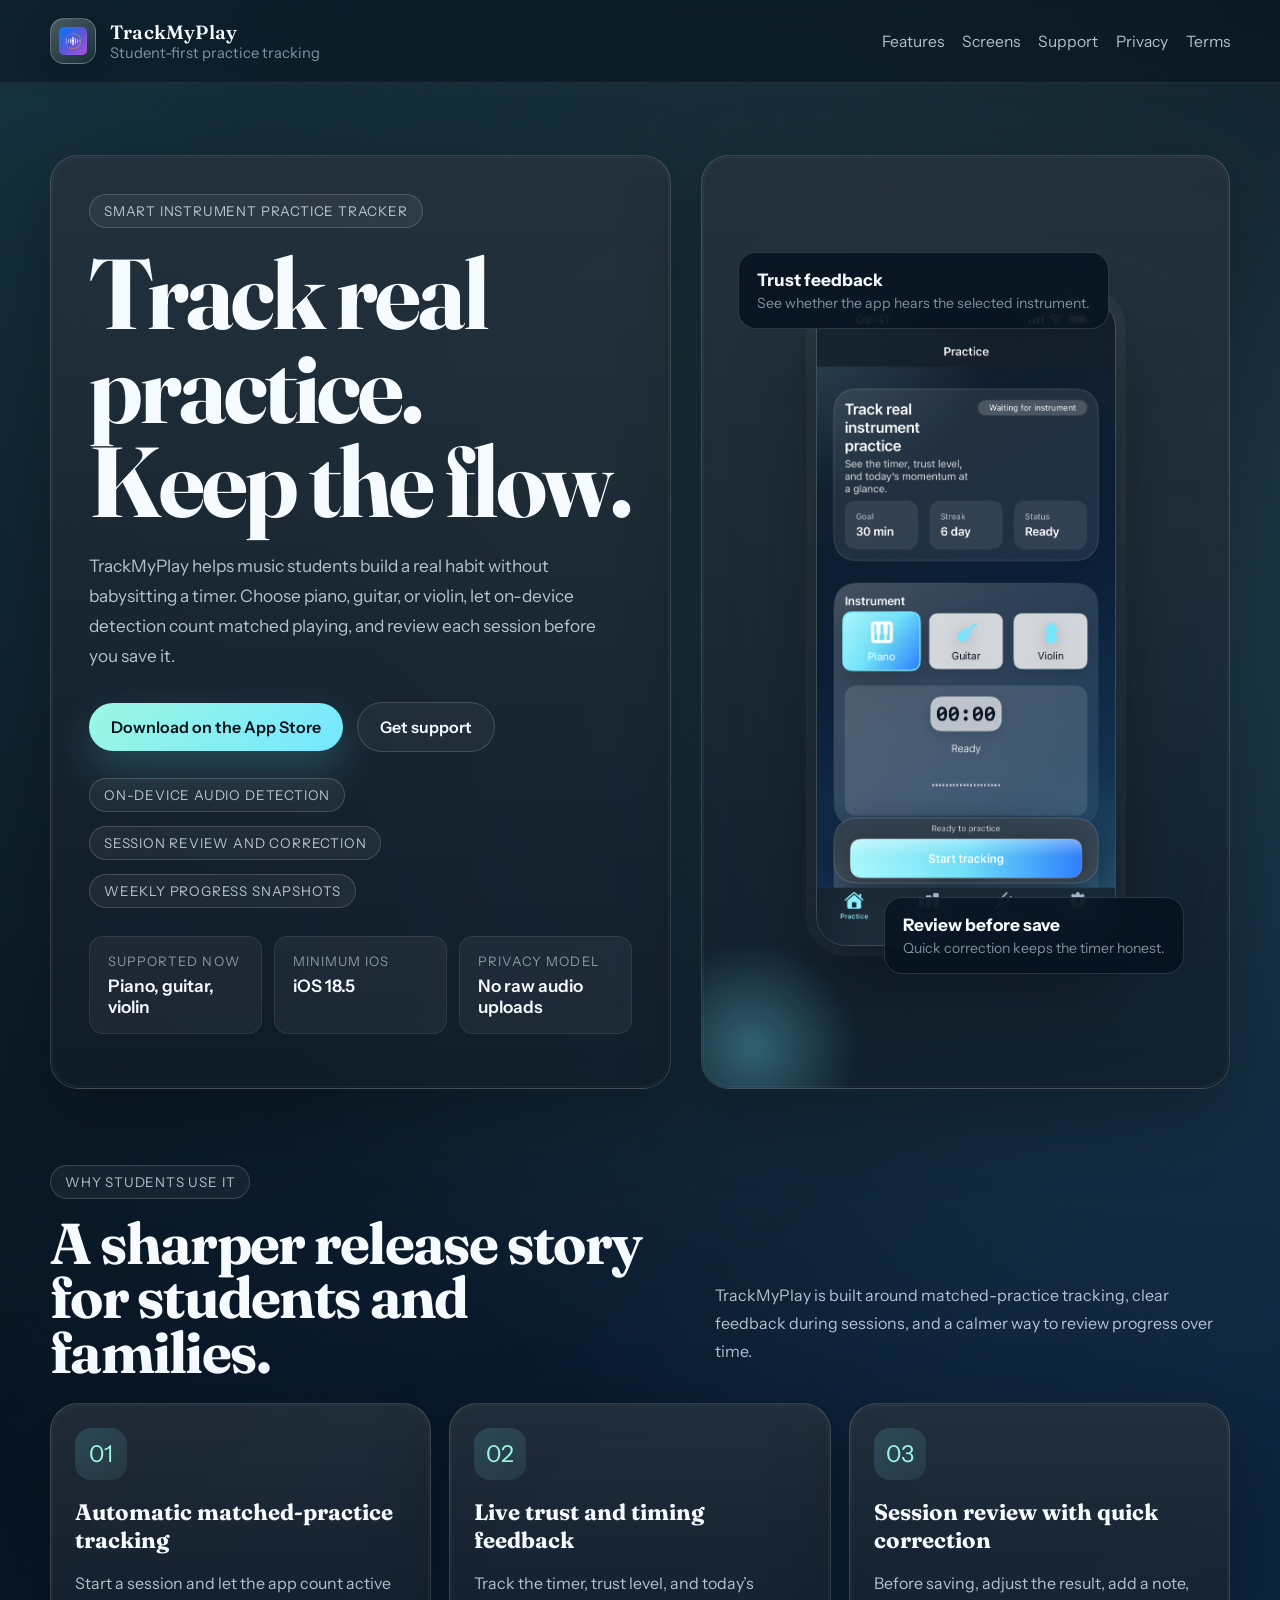
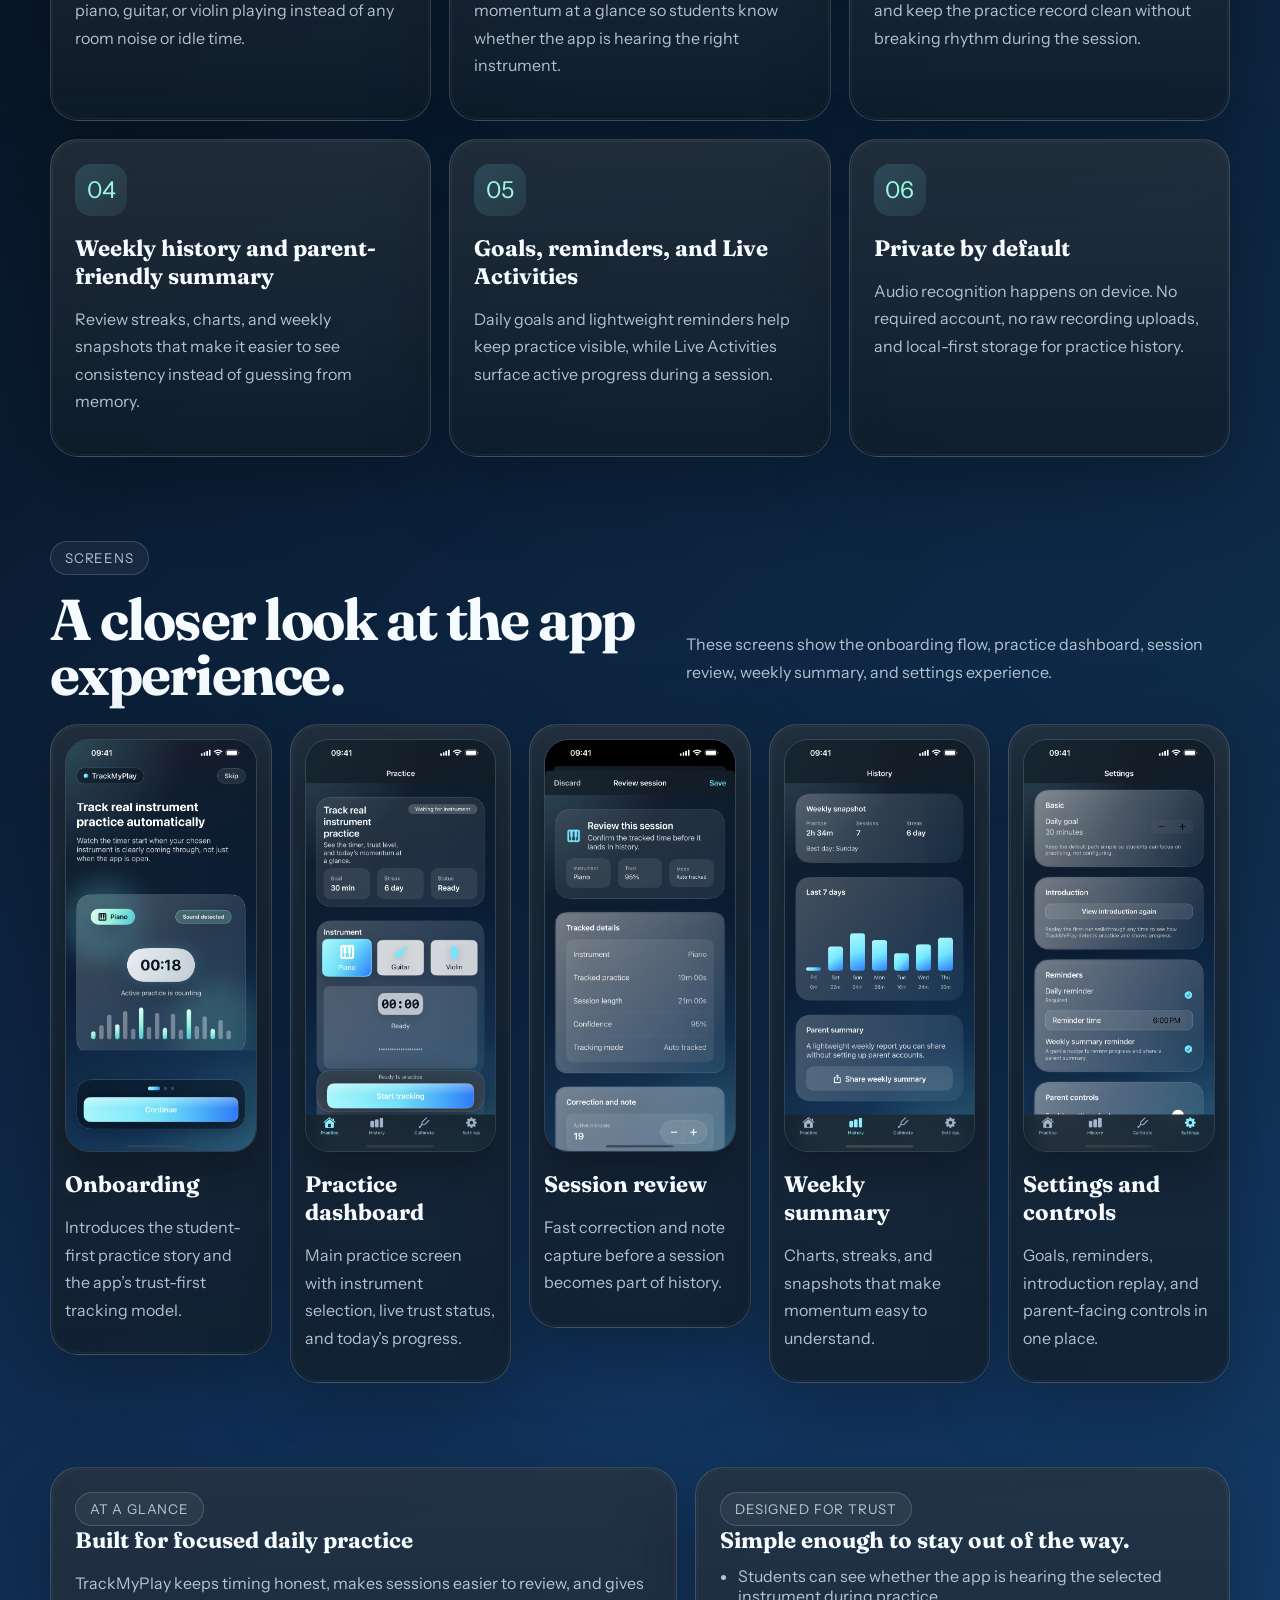
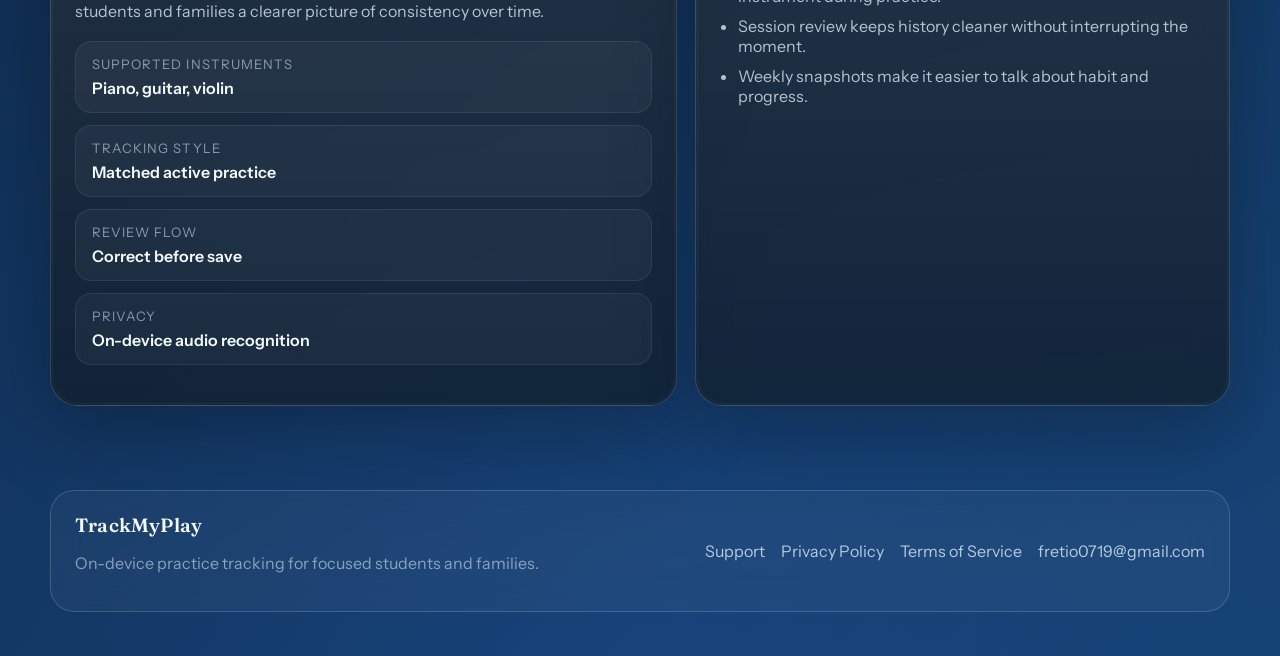
==== commit dd4bfe43: "Remove internal release details from public site" ====
--- a/index.html
+++ b/index.html
@@ -4,7 +4,7 @@
     <meta charset="UTF-8">
     <meta name="viewport" content="width=device-width, initial-scale=1.0">
     <title>TrackMyPlay | On-Device Practice Tracking for Piano, Guitar, and Violin</title>
-    <meta name="description" content="TrackMyPlay 1.1 helps students track real piano, guitar, and violin practice with on-device detection, session review, weekly progress, and a privacy-first design.">
+    <meta name="description" content="TrackMyPlay helps students track real piano, guitar, and violin practice with on-device detection, session review, weekly progress, and a privacy-first design.">
     <meta name="keywords" content="music practice tracker, piano practice, guitar practice, violin practice, on-device audio detection, student practice app">
     <meta property="og:type" content="website">
     <meta property="og:url" content="https://allenzhong.github.io/track-my-play-support/">
@@ -46,7 +46,7 @@
             <section class="hero">
                 <div class="container hero-grid">
                     <div class="hero-copy">
-                        <span class="eyebrow">Release 1.1 synced on April 10, 2026</span>
+                        <span class="eyebrow">Smart instrument practice tracker</span>
                         <h1>Track real practice. Keep the flow.</h1>
                         <p class="lead">
                             TrackMyPlay helps music students build a real habit without babysitting a timer. Choose piano, guitar, or violin, let on-device detection count matched playing, and review each session before you save it.
@@ -97,11 +97,11 @@
                 <div class="container">
                     <div class="section-title-wrap">
                         <div>
-                            <span class="eyebrow">What changed in 1.1</span>
+                            <span class="eyebrow">Why students use it</span>
                             <h2 class="section-title">A sharper release story for students and families.</h2>
                         </div>
                         <p class="section-blurb">
-                            The current support site now matches the 1.1 App Store copy: clearer instrument scope, refreshed glass-liquid visuals, and the features that matter most during real practice.
+                            TrackMyPlay is built around matched-practice tracking, clear feedback during sessions, and a calmer way to review progress over time.
                         </p>
                     </div>
                     <div class="grid-3">
@@ -143,11 +143,11 @@
                 <div class="container">
                     <div class="section-title-wrap">
                         <div>
-                            <span class="eyebrow">Refreshed screenshots</span>
-                            <h2 class="section-title">The support site now uses the same release visuals.</h2>
+                            <span class="eyebrow">Screens</span>
+                            <h2 class="section-title">A closer look at the app experience.</h2>
                         </div>
                         <p class="section-blurb">
-                            These five screens are copied from the v1.1 build 28 release materials so the public site stays in sync with the newest App Store submission.
+                            These screens show the onboarding flow, practice dashboard, session review, weekly summary, and settings experience.
                         </p>
                     </div>
                     <div class="gallery-grid">
@@ -183,36 +183,36 @@
             <section class="section">
                 <div class="container release-panel">
                     <article class="glass-card">
-                        <span class="eyebrow">Release reference</span>
-                        <h3>Newest synced submission</h3>
-                        <p>The public support website is now aligned to the latest release package in the app repo, including feature framing, support contact, and screenshot set.</p>
+                        <span class="eyebrow">At a glance</span>
+                        <h3>Built for focused daily practice</h3>
+                        <p>TrackMyPlay keeps timing honest, makes sessions easier to review, and gives students and families a clearer picture of consistency over time.</p>
                         <dl class="release-list">
                             <div>
-                                <dt>Marketing version</dt>
-                                <dd>1.1</dd>
-                            </div>
-                            <div>
-                                <dt>Build number</dt>
-                                <dd>28</dd>
-                            </div>
-                            <div>
-                                <dt>Status</dt>
-                                <dd>Submitted for review</dd>
-                            </div>
-                            <div>
-                                <dt>Submission date</dt>
-                                <dd>April 10, 2026</dd>
+                                <dt>Supported instruments</dt>
+                                <dd>Piano, guitar, violin</dd>
+                            </div>
+                            <div>
+                                <dt>Tracking style</dt>
+                                <dd>Matched active practice</dd>
+                            </div>
+                            <div>
+                                <dt>Review flow</dt>
+                                <dd>Correct before save</dd>
+                            </div>
+                            <div>
+                                <dt>Privacy</dt>
+                                <dd>On-device audio recognition</dd>
                             </div>
                         </dl>
                     </article>
 
                     <article class="glass-card">
-                        <span class="eyebrow">Why this matters</span>
-                        <h3>Source of truth stays consistent.</h3>
+                        <span class="eyebrow">Designed for trust</span>
+                        <h3>Simple enough to stay out of the way.</h3>
                         <ul class="feature-list">
-                            <li>The landing copy now matches the current App Store metadata instead of older pre-1.1 marketing language.</li>
-                            <li>The public instrument list now reflects the release-ready scope: piano, guitar, and violin.</li>
-                            <li>The support and privacy pages keep the same public email used in the release materials.</li>
+                            <li>Students can see whether the app is hearing the selected instrument during practice.</li>
+                            <li>Session review keeps history cleaner without interrupting the moment.</li>
+                            <li>Weekly snapshots make it easier to talk about habit and progress.</li>
                         </ul>
                     </article>
                 </div>
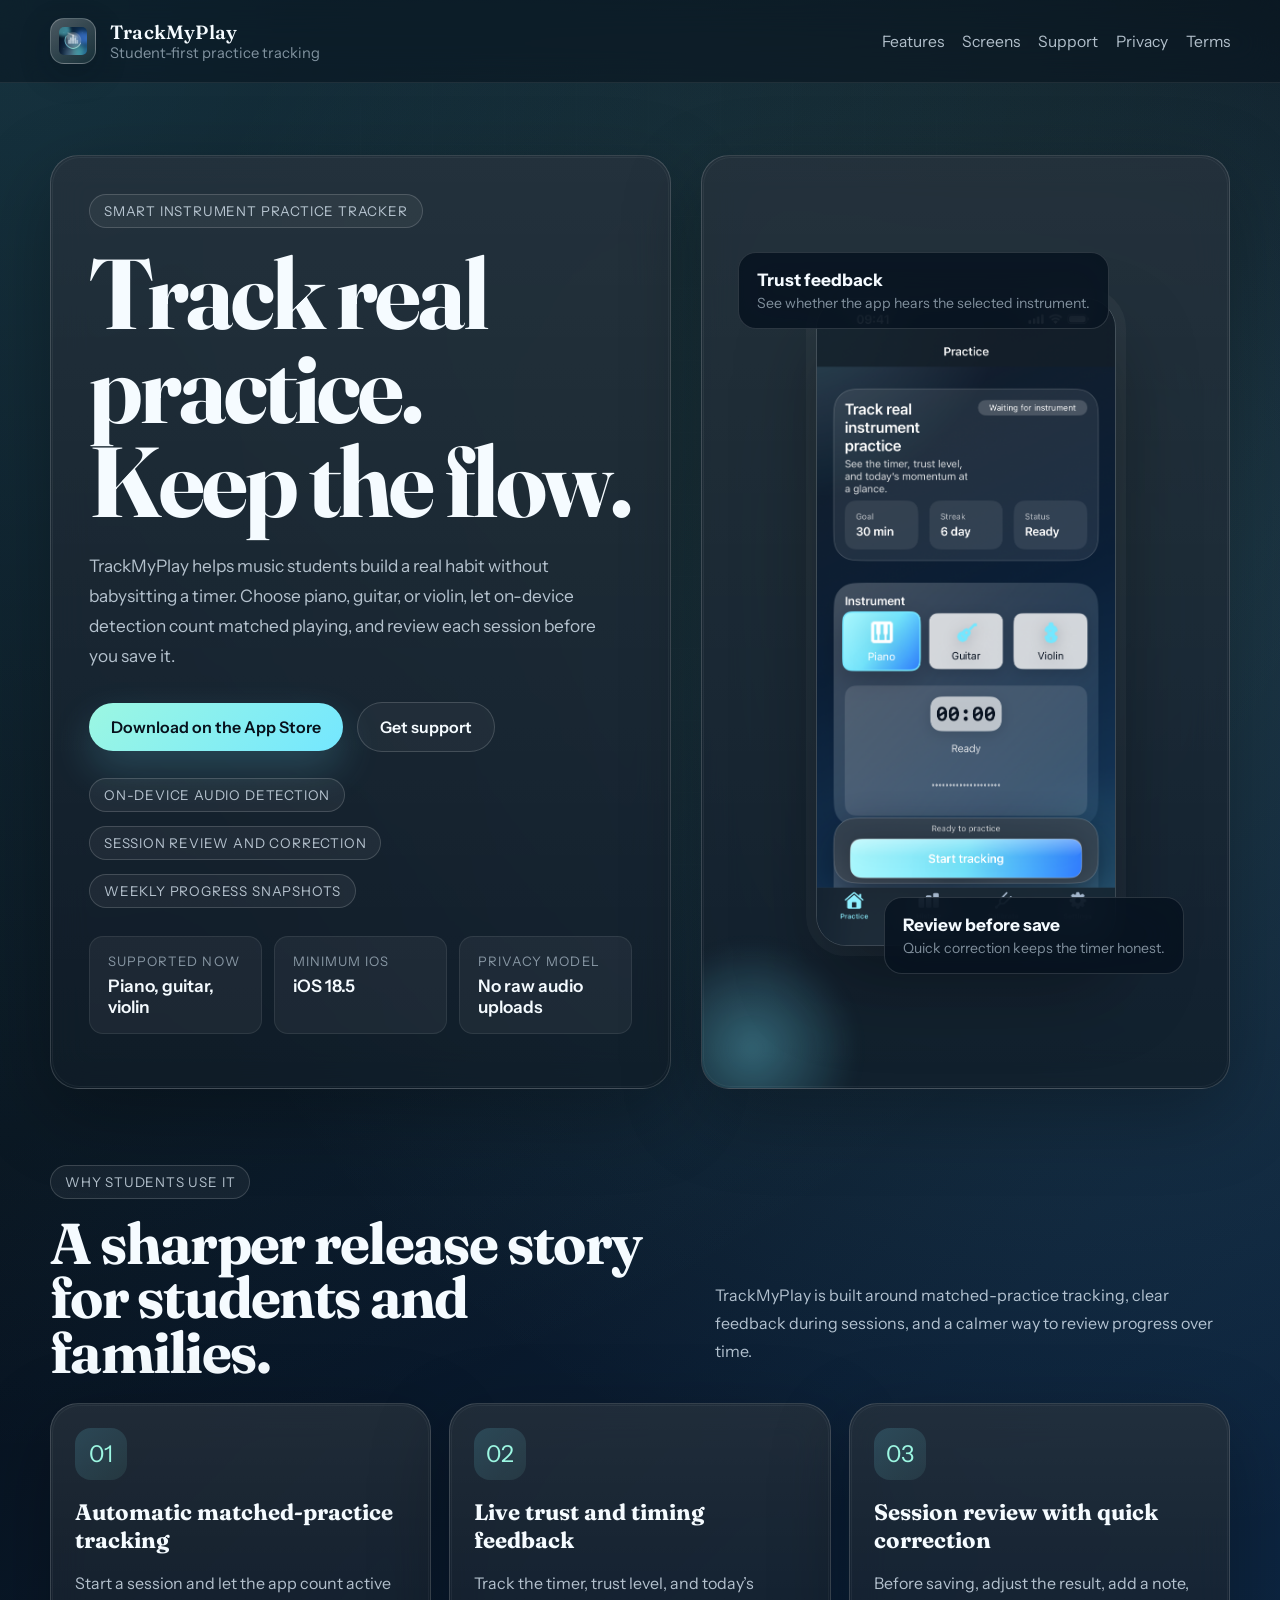
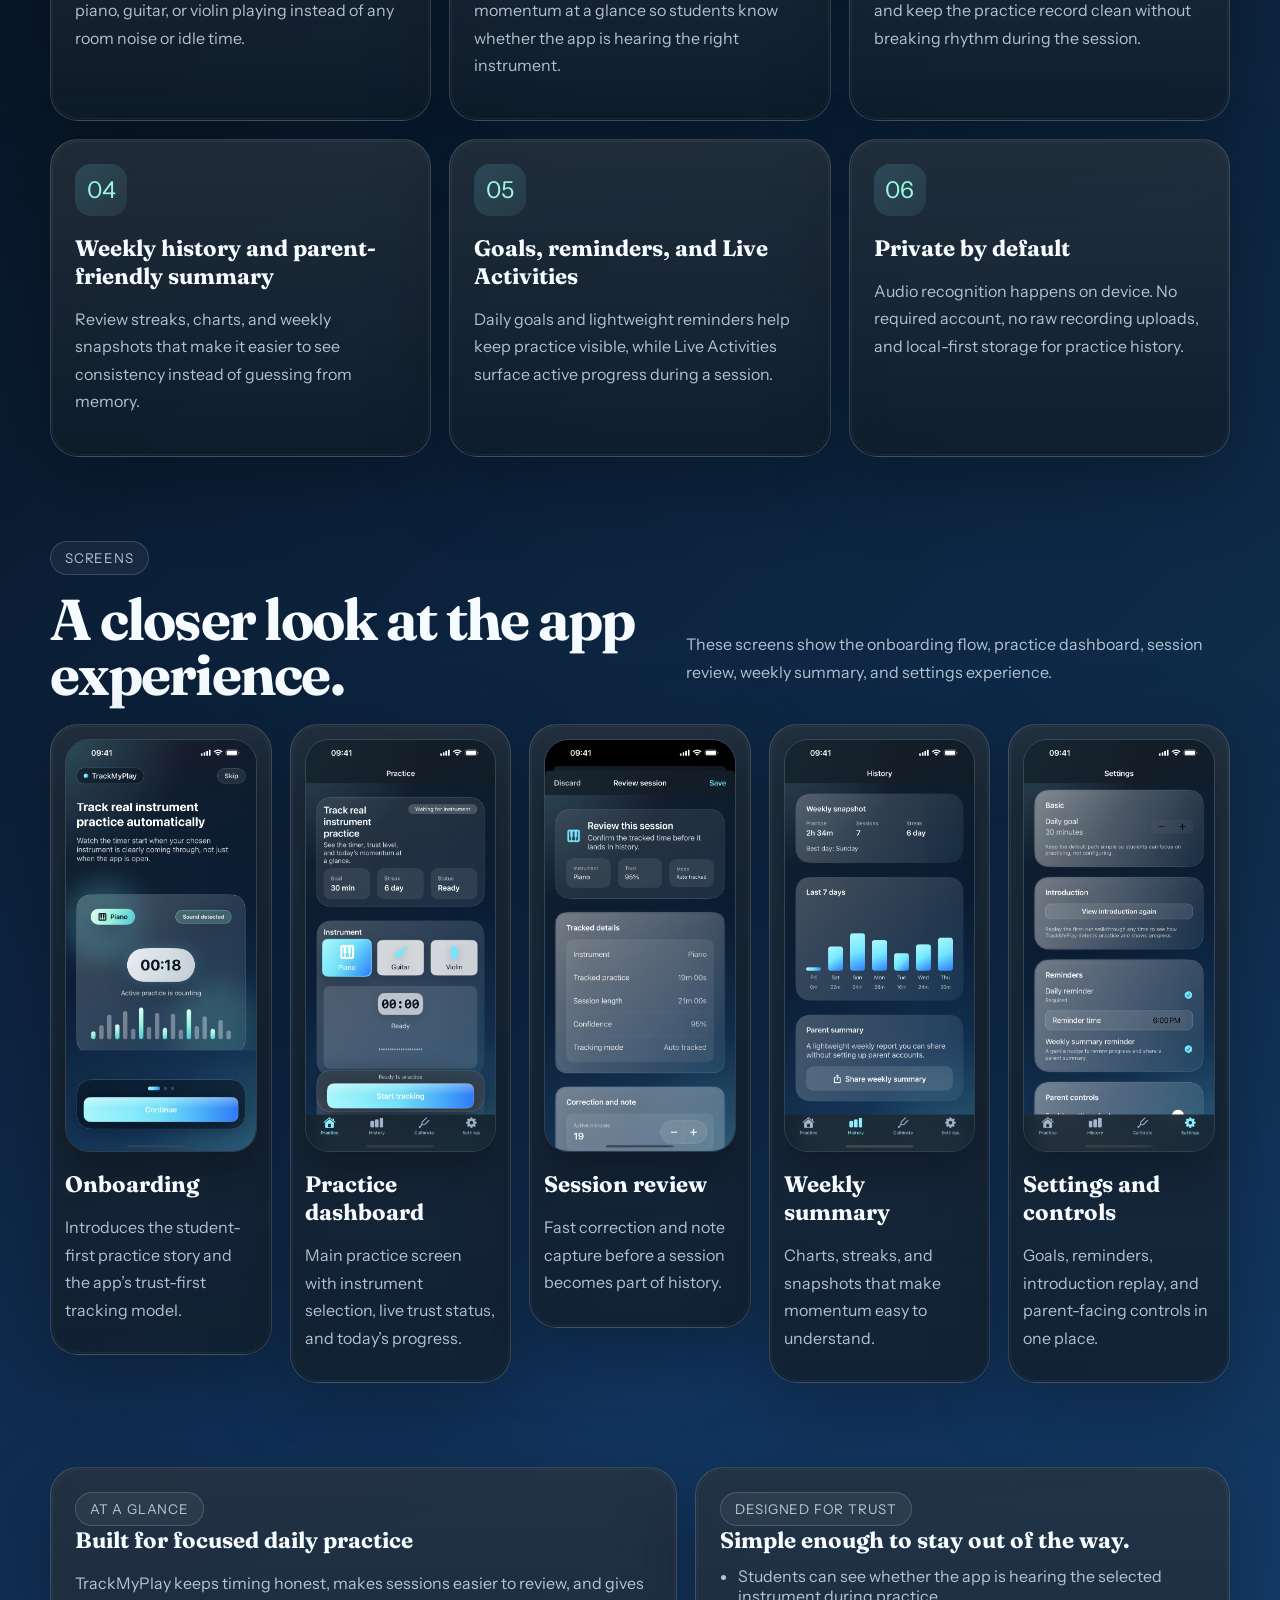
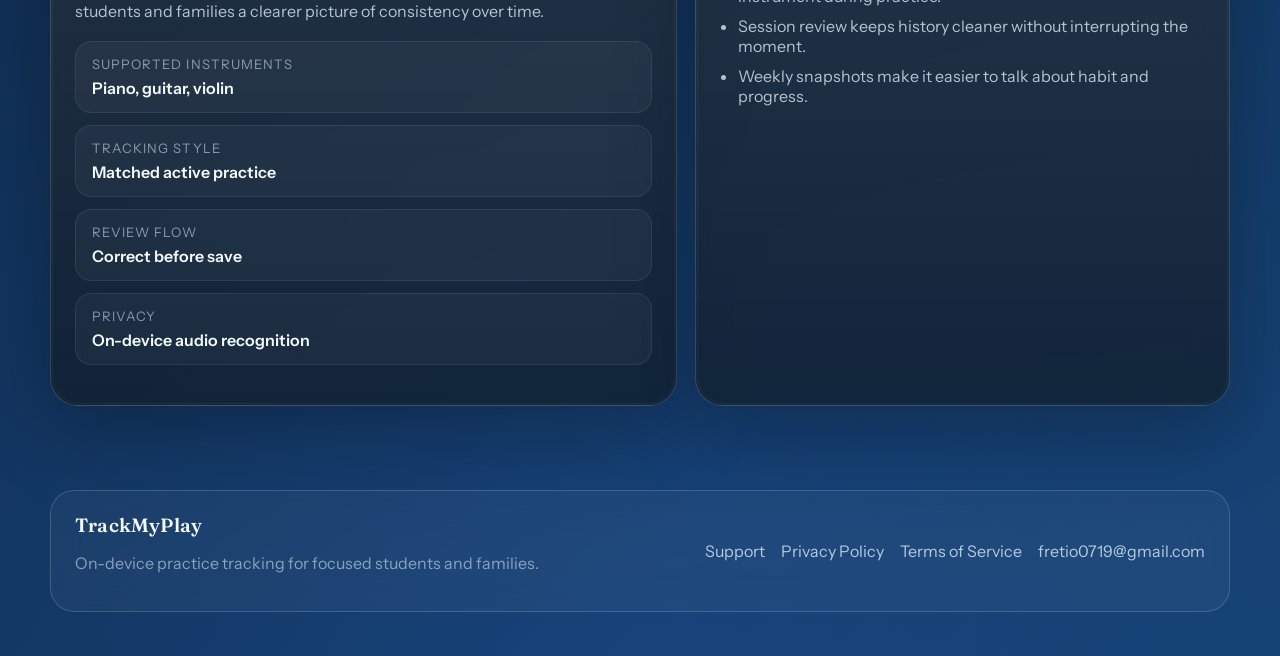
==== commit 1ba760a8: "Use current app icon on support site" ====
--- a/index.html
+++ b/index.html
@@ -26,7 +26,7 @@
         <header class="site-header">
             <div class="container">
                 <a class="brand" href="index.html">
-                    <img class="brand-mark" src="icons/icon.svg" alt="TrackMyPlay icon">
+                    <img class="brand-mark" src="icons/icon.png" alt="TrackMyPlay icon">
                     <span>
                         <span class="brand-name">TrackMyPlay</span>
                         <span class="brand-tag">Student-first practice tracking</span>
